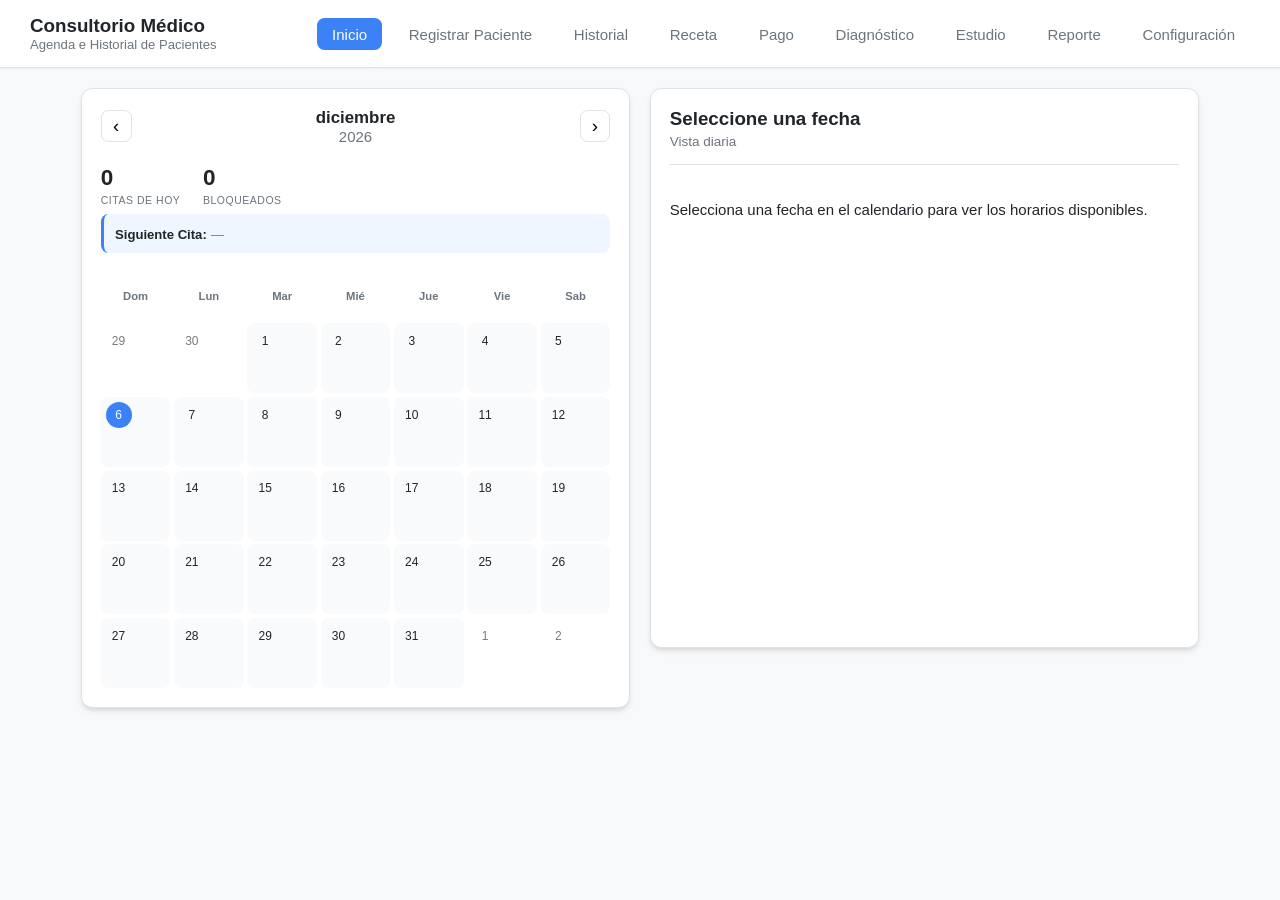
==== index.html @ adc18449 "Add files via upload" ====
<!doctype html>
<html lang="es">
<head>
  <meta charset="utf-8" />
  <meta name="viewport" content="width=device-width,initial-scale=1" />
  <title>Consultorio — Agenda</title>
  <link rel="stylesheet" href="styles.css" />
  <style>
    /* Ajustes específicos para igualar tamaño entre calendario y vista diaria.
       Puedes mover estas reglas a styles.css si prefieres mantener todo en un solo archivo CSS. */

    /* Contenedor principal: dos columnas iguales para calendario y dayview */
    .container {
      display: grid;
      grid-template-columns: 1fr 1fr;
      gap: 20px;
      max-width: 1150px;
      margin: 20px auto;
      padding: 0 16px;
      align-items: start;
    }

    /* Asegurar que ambas columnas tengan la misma altura visual */
    aside.card, section.card {
      display: flex;
      flex-direction: column;
      gap: 14px;
      min-height: 560px; /* altura base igual */
    }

    /* Forzar que el calendario y la vista diaria utilicen todo el alto disponible */
    .calendar-grid, .events-column {
      height: calc(100% - 120px); /* deja espacio para encabezados y controles */
      overflow: auto;
    }

    /* Mantener la cabecera y controles con altura fija para cálculo consistente */
    .month-controls, .dayview-header {
      flex: 0 0 auto;
    }

    /* Aseguramos que la tarjeta no crezca en exceso en pantallas grandes */
    @media (min-width: 1400px) {
      .container { max-width: 1200px; }
      aside.card, section.card { min-height: 620px; }
      .calendar-grid, .events-column { height: calc(100% - 140px); }
    }

    /* Colapsar a una columna en pantallas pequeñas (manteniendo la proporcionalidad) */
    @media (max-width: 980px) {
      .container {
        grid-template-columns: 1fr;
        gap: 14px;
      }
      .calendar-grid, .events-column {
        height: auto;
        max-height: none;
      }
      aside.card, section.card { min-height: auto; }
    }

    /* Ajuste visual menor: centrar el contenido del contenedor de estadísticas */
    .mini-stats { display:flex; flex-direction:column; gap:8px; }
    .stat.full-width { display:block; }

    /* Asegurar que los elementos internos usen box-sizing consistente */
    .calendar-grid .cell { box-sizing: border-box; }
  </style>
</head>
<body>
  <div id="messageBox" class="message" aria-live="polite" style="display:none"></div>

  <header class="header">
    <div class="brand">
      <h1>Consultorio Médico</h1>
      <p class="subtitle">Agenda e Historial de Pacientes</p>
    </div>
    <nav class="nav">
      <a href="index.html" class="nav-link active">Inicio</a>
      <a href="paciente.html" class="nav-link">Registrar Paciente</a>
      <a href="historial.html" class="nav-link">Historial</a>
      <a href="receta.html" class="nav-link">Receta</a>
      <a href="pago.html" class="nav-link">Pago</a>
      <a href="diagnostico.html" class="nav-link">Diagnóstico</a>
      <a href="estudio.html" class="nav-link">Estudio</a>
      <a href="reporte.html" class="nav-link">Reporte</a>
      <a href="config.html" class="nav-link">Configuración</a>
    </nav>
  </header>

  <main class="container">
    <aside class="card">
      <div class="sidebar-top">
        <div class="month-controls">
          <button id="prevMonth" class="icon-btn" aria-label="Mes anterior">‹</button>
          <div class="month-info-vertical">
            <div id="monthLabel" class="month-label">Mes</div>
            <div id="yearLabel" class="year-label">Año</div>
          </div>
          <button id="nextMonth" class="icon-btn" aria-label="Mes siguiente">›</button>
        </div>

        <div class="mini-stats">
          <div class="stat-group">
            <div class="stat"><strong id="todayCount">0</strong><span>Citas de Hoy</span></div>
            <div class="stat"><strong id="blockedCount">0</strong><span>Bloqueados</span></div>
          </div>
          <div class="stat full-width">
            <strong>Siguiente Cita:</strong>
            <span id="nextAppt">—</span>
          </div>
        </div>
      </div>

      <div class="weekday-row" role="row">
        <div>Dom</div><div>Lun</div><div>Mar</div><div>Mié</div><div>Jue</div><div>Vie</div><div>Sab</div>
      </div>

      <div id="calendar" class="calendar-grid compact" role="grid" aria-label="Calendario"></div>
    </aside>

    <section class="card">
      <div class="dayview-header">
        <div>
          <h2 id="selectedDateLabel">Seleccione una fecha</h2>
          <div id="daySubtitle" class="subtitle">Vista diaria</div>
        </div>
      </div>

      <div id="dayView" class="dayview" aria-live="polite">
        <div id="eventsColumn" class="events-column">
          <div class="empty">Selecciona una fecha en el calendario para ver los horarios disponibles.</div>
        </div>
      </div>
    </section>
  </main>

  <div id="quickModal" class="modal hidden" role="dialog" aria-modal="true" aria-labelledby="quickModalTitle">
    <div class="modal-window">
      <button id="closeQuickModal" class="close-btn" aria-label="Cerrar">×</button>
      <h3 id="quickModalTitle">Agendar Cita</h3>
      <p>Ingresa el nombre completo del paciente. Si el paciente ya existe, se usará su registro. Si no, se creará uno nuevo.</p>
      <label class="modal-label">Nombre del paciente</label>
      <input id="quickModalInput" type="text" placeholder="Ej. Juan Pérez" />
      <div class="modal-actions">
        <button id="quickModalCancel" class="btn">Cancelar</button>
        <button id="quickModalOk" class="btn primary">Agendar</button>
      </div>
    </div>
  </div>

  <div id="confirmModal" class="modal hidden" role="dialog" aria-modal="true">
    <div class="modal-window">
      <h3 id="confirmModalTitle">Confirmar Acción</h3>
      <p id="confirmModalText"></p>
      <div class="modal-actions">
        <button id="confirmModalCancel" class="btn">Cancelar</button>
        <button id="confirmModalOk" class="btn danger">Confirmar</button>
      </div>
    </div>
  </div>

<div id="promptModal" class="modal hidden" role="dialog" aria-modal="true">
    <div class="modal-window">
      <h3 id="promptModalTitle">Ingrese un Valor</h3>
      <p id="promptModalText"></p>
      <input id="promptModalInput" type="text" />
      <div class="modal-actions">
        <button id="promptModalCancel" class="btn">Cancelar</button>
        <button id="promptModalOk" class="btn primary">Aceptar</button>
      </div>
    </div>
  </div>
  <script src="app.js"></script>
</body>
</html>
---- styles.css ----
:root {
  --font-sans: 'Inter', -apple-system, BlinkMacSystemFont, "Segoe UI", Roboto, "Helvetica Neue", Arial, sans-serif;
  --bg: #F8F9FA;
  --card: #FFFFFF;
  --border-color: #DEE2E6;
  --text-primary: #212529;
  --text-muted: #6C757D;
  --primary: #3B82F6;
  --primary-dark: #2563EB;
  --primary-light: #BFDBFE;
  --danger: #EF4444;
  --danger-dark: #DC2626;
  --success: #10B981;
  --success-dark: #059669;
  --shadow-sm: 0 1px 2px 0 rgb(0 0 0 / 0.05);
  --shadow-md: 0 4px 6px -1px rgb(0 0 0 / 0.1), 0 2px 4px -2px rgb(0 0 0 / 0.1);
}

* { box-sizing: border-box; }

html, body {
  height: 100%;
  margin: 0;
  background-color: var(--bg);
  color: var(--text-primary);
  font-family: var(--font-sans);
  font-size: 15px;
  -webkit-font-smoothing: antialiased;
  -moz-osx-font-smoothing: grayscale;
}

h1, h2, h3, h4, h5, h6 {
  color: var(--text-primary);
  font-weight: 600;
}

/* Header */
.header {
display: flex;
align-items: center;
justify-content: space-between;
padding: 1rem 2rem;
background-color: var(--card);
border-bottom: 1px solid var(--border-color);
box-shadow: var(--shadow-sm);
}
.brand h1 { margin: 0; font-size: 1.25rem; }
.subtitle { margin: 0; color: var(--text-muted); font-size: 0.875rem; }
.nav .nav-link {
margin-left: 0.5rem;
text-decoration: none;
color: var(--text-muted);
padding: 0.5rem 1rem;
border-radius: 0.5rem;
font-weight: 500;
transition: all 0.2s ease;
}
.nav .nav-link:hover { background-color: var(--bg); color: var(--primary); }
.nav .nav-link.active { background-color: var(--primary); color: white; }

/* Layout */
.container {
display: grid;
grid-template-columns: 340px 1fr;
align-items: flex-start;
gap: 1.5rem;
padding: 1.5rem;
max-width: 1100px;
margin: 1.5rem auto;
}
.form-container { max-width: 900px; margin: 1.5rem auto; padding: 1.5rem; }

@media (max-width: 992px) {
  .container { 
  grid-template-columns: 1fr;
  } 
}

/* Card */
.card {
background-color: var(--card);
padding: 1.25rem;
border-radius: 0.75rem;
box-shadow: var(--shadow-md);
border: 1px solid var(--border-color);
}

/* Calendar Styles */
.month-controls { display: flex; justify-content: space-between; align-items: center; margin-bottom: 1.5rem; }
.month-info-vertical { text-align: center; }
.month-label { font-size: 1.125rem; font-weight: 600; }
.year-label { font-size: 1rem; color: var(--text-muted); }

.icon-btn {
background-color: var(--card);
border: 1px solid var(--border-color);
font-size: 1.25rem;
cursor: pointer;
padding: 0.375rem 0.75rem;
border-radius: 0.5rem;
line-height: 1;
transition: background-color 0.2s;
}
.icon-btn:hover { background-color: var(--bg); }

.mini-stats { display: flex; flex-direction: column; gap: 1rem; margin-bottom: 1.5rem; }
.stat-group { display: flex; gap: 1.5rem; }
.stat { display: flex; flex-direction: column; align-items: flex-start; text-align: left; }
.stat strong { font-size: 1.5rem; font-weight: 700; line-height: 1; }
.stat span { font-size: 0.7rem; color: var(--text-muted); text-transform: uppercase; letter-spacing: 0.05em; margin-top: 0.25rem; }
.stat.full-width { width: 100%; background-color: #EFF6FF; padding: 0.75rem; border-radius: 0.5rem; border-left: 3px solid var(--primary); }
.stat.full-width strong { font-size: 0.875rem; display: inline; }
.stat.full-width span { font-size: 0.875rem; font-weight: 500; color: var(--primary); text-transform: none; margin-top: 0; }

.weekday-row { display: grid; grid-template-columns: repeat(7, 1fr); gap: 0.25rem; text-align: center; color: var(--text-muted); font-weight: 600; padding-bottom: 0.5rem; font-size: 0.75rem; }
.calendar-grid { display: grid; grid-template-columns: repeat(7, 1fr); gap: 0.25rem; }
.cell { min-height: 70px; border-radius: 0.5rem; padding: 0.25rem; position: relative; background-color: #F9FAFB; border: 1px solid transparent; transition: all .2s ease; cursor: pointer; }
.cell.otherMonth { background-color: transparent; opacity: 0.6; cursor: default; }
.cell:not(.otherMonth):hover { background-color: #EFF6FF; border-color: var(--primary-light); }
.cell.selected { box-shadow: 0 0 0 2px var(--primary); z-index: 10; background-color: white; }
.cell.today .dateChip { background-color: var(--primary); color: white; }

.dateChip { width: 26px; height: 26px; border-radius: 50%; display: flex; align-items: center; justify-content: center; font-weight: 500; font-size: 0.8rem; margin-bottom: 0.25rem; }
.event-dots { position: absolute; bottom: 4px; left: 0; right: 0; display: flex; gap: 3px; justify-content: center; }
.dot { width: 5px; height: 5px; border-radius: 50%; background-color: var(--primary); opacity: 0.7; }

/* Day View Styles */
.dayview { min-height: 420px; overflow-y: auto; position: relative; }
.dayview-header { display: flex; justify-content: space-between; align-items: center; border-bottom: 1px solid var(--border-color); padding-bottom: 1rem; margin-bottom: 1rem; }
.dayview-header h2 { font-size: 1.25rem; margin: 0 0 0.25rem 0; }
.dayview-header .subtitle { font-size: 0.9rem; }
.events-column { padding-top: 0.5rem; position: relative; }
.event-item { display: flex; gap: 0.75rem; padding: 0.6rem; border-radius: 0.5rem; background-color: var(--bg); margin-bottom: 0.5rem; align-items: center; border-left: 4px solid var(--border-color); transition: box-shadow 0.2s; }
.event-item:hover { box-shadow: var(--shadow-sm); }
.event-time { width: 55px; font-weight: 500; color: var(--text-muted); font-size: 0.875rem; flex-shrink: 0; text-align: right; }
.event-body { flex-grow: 1; }
.event-patient { font-weight: 600; font-size: 0.95rem; color: #111827; cursor: pointer; }
.event-note { color: var(--text-muted); font-size: 0.8rem; }
.event-item.completed { opacity: 0.7; }
.event-item.completed .event-patient { text-decoration: line-through; }
.inline-actions-slot { display: flex; gap: 0.5rem; align-items: center; }
.action-chip { font-size: 0.75rem; padding: 0.25rem 0.625rem; border-radius: 9999px; border: none; cursor: pointer; font-weight: 500; transition: opacity 0.2s; }
.action-chip:hover { opacity: 0.8; }
.action-chip.primary { background-color: var(--primary-light); color: var(--primary-dark); }
.action-chip.success { background-color: #A7F3D0; color: #047857; }
.action-chip.danger { background-color: #FECACA; color: #B91C1C; }

#timeIndicator {
position: absolute; width: 100%; height: 2px; background-color: var(--danger); z-index: 10;
pointer-events: none; opacity: 0; transition: top 0.5s linear;
}
#timeIndicator::before {
content: ''; position: absolute; left: -1px; top: 50%;
transform: translateY(-50%); width: 10px; height: 10px;
background-color: var(--danger); border-radius: 50%;
}

/* Form Styles */
fieldset { border: 1px solid var(--border-color); padding: 1.5rem; border-radius: 0.5rem; margin-bottom: 1.5rem; }
legend { font-weight: 600; padding: 0 0.5rem; }
label { display: block; margin-bottom: 1rem; font-weight: 500; font-size: 0.875rem; }
input, textarea, select { width: 100%; padding: 0.75rem; border: 1px solid var(--border-color); border-radius: 0.5rem; background-color: #F9FAFB; margin-top: 0.25rem; transition: all 0.2s; }
input:focus, textarea:focus, select:focus { border-color: var(--primary); box-shadow: 0 0 0 2px var(--primary-light); outline: none; background-color: white; }
.form-actions { display: flex; justify-content: flex-end; gap: 1rem; margin-top: 1.5rem; }
.checkbox-group { display: flex; flex-wrap: wrap; gap: 0.5rem; }
.checkbox-item { border-radius: 0.5rem; border: 1px solid var(--border-color); padding: 0.5rem 1rem; cursor: pointer; display: inline-flex; align-items: center; gap: 0.5rem; transition: all 0.2s; }
.checkbox-item input { display: none; }
.checkbox-item:hover { border-color: var(--primary-light); }
.checkbox-item.checked { background-color: var(--primary); color: white; border-color: var(--primary); }

/* Grid Layouts */
.grid-2 { display: grid; grid-template-columns: 1fr 1fr; gap: 1rem; }
.grid-3 { display: grid; grid-template-columns: 1fr 1fr 1fr; gap: 1rem; }

/* Button Styles */
.btn { padding: 0.625rem 1.25rem; border-radius: 0.5rem; border: 1px solid transparent; cursor: pointer; font-weight: 600; transition: all 0.2s; text-decoration: none; display: inline-block; text-align: center; }
.btn.primary { background-color: var(--primary); color: white; border-color: var(--primary); }
.btn.primary:hover { background-color: var(--primary-dark); border-color: var(--primary-dark); color: white; }
.btn.danger { background-color: var(--danger); color: white; border-color: var(--danger); }
.btn.danger:hover { background-color: var(--danger-dark); border-color: var(--danger-dark); color: white; }
.btn.success { background-color: var(--success); color: white; border-color: var(--success); }
.btn.success:hover { background-color: var(--success-dark); border-color: var(--success-dark); color: white; }
.btn:not(.primary):not(.danger):not(.success) { background-color: var(--card); color: var(--text-primary); border-color: var(--border-color); }
.btn:not(.primary):not(.danger):not(.success):hover { background-color: var(--bg); border-color: #ADB5BD; }

/* Message & Modal Styles */
.message { position: fixed; top: 1.5rem; left: 50%; transform: translateX(-50%); padding: 0.75rem 1.25rem; border-radius: 0.5rem; font-weight: 500; z-index: 9999; box-shadow: var(--shadow-md); border: 1px solid transparent; }
.message.info { background-color: #E0F2FE; color: #0C4A6E; border-color: #BAE6FD; }
.message.success { background-color: #D1FAE5; color: #065F46; border-color: #A7F3D0; }
.message.error { background-color: #FEE2E2; color: #991B1B; border-color: #FECACA; }
.message.warning { background-color: #FEF3C7; color: #92400E; border-color: #FDE68A; }

.modal { position: fixed; top: 0; left: 0; right: 0; bottom: 0; background: rgba(17, 24, 39, 0.6); display: flex; align-items: center; justify-content: center; z-index: 1000; backdrop-filter: blur(4px); }
.modal.hidden { display: none; }
.modal-window { background: white; padding: 2rem; border-radius: 0.75rem; width: 90%; max-width: 480px; box-shadow: var(--shadow-md); position: relative; }
.modal-window h3 { margin-top: 0; font-size: 1.25rem; }
.modal-actions { display: flex; justify-content: flex-end; gap: 1rem; margin-top: 2rem; }
.close-btn { position: absolute; top: 1rem; right: 1rem; background: transparent; border: 0; font-size: 1.5rem; cursor: pointer; color: var(--text-muted); }

/* Page-Specific Styles */
.patient-list-header { display: flex; justify-content: space-between; align-items: center; margin-bottom: 1rem; }
.patient-list-header h3 { margin: 0; }
.patient-list-header input { width: 300px; margin-top: 0; }
.patient-list-item { display: block; text-decoration: none; color: var(--text-primary); padding: 0.75rem 1rem; border-bottom: 1px solid var(--border-color); transition: background-color 0.2s; }
.patient-list-item:hover { background-color: var(--bg); }
.patient-list-item:last-child { border-bottom: 0; }
.patient-info .patient-list-name { font-weight: 600; }
.patient-info .patient-list-curp { font-size: 0.85rem; color: var(--text-muted); } /* Se mantiene el nombre de la clase */

.surgery-group, .medication-group, .dynamic-section { border: 1px dashed var(--border-color); padding: 1.5rem; margin-bottom: 1rem; border-radius: 0.5rem; position: relative; }
.patient-detail-header { display: flex; justify-content: space-between; align-items: center; margin-bottom: 1.5rem; padding-bottom: 1.5rem; border-bottom: 1px solid var(--border-color); }
.patient-detail-actions { display: flex; gap: 1rem; }
.patient-info-grid { display: grid; grid-template-columns: 1fr 1fr; gap: 1rem 1.5rem; }
.patient-info-grid > div { padding-bottom: 1rem; border-bottom: 1px solid var(--bg); display: flex; align-items: baseline; }
.patient-info-grid > div strong { color: var(--text-muted); font-weight: 500; width: 120px; flex-shrink: 0;}
.history-entry { background-color: var(--bg); border: 1px solid var(--border-color); border-radius: 0.5rem; padding: 1rem; margin-bottom: 0.75rem; }
.history-section-title { font-size: 1.1rem; color: var(--primary); margin-top: 2rem; border-bottom: 1px solid var(--border-color); padding-bottom: 0.5rem; }

.currency-input {
    position: relative;
}
.currency-input::before {
    content: '$';
    position: absolute;
    left: 12px;
    top: 50%;
    transform: translateY(25%);
    color: var(--text-muted);
    font-weight: 600;
    pointer-events: none; 
}
.currency-input input[type="number"] {
    padding-left: 28px;
}

/* Print Styles */
.logo-img {
    max-width: 80px;
    max-height: 80px;
}

@media print {
  body { margin: 20px; font-family: 'Times New Roman', serif; color: #000; }
  .header, .nav, .modal, .danger-zone, .btn, #addMedicationBtn, .delete-med-btn, .action-chip, .patient-list-header, #patientSearchInput, #addSurgeryBtn { display: none !important; }
  .card { box-shadow: none; border: none; padding: 0; }
  .container, .form-container, main { display: block; padding: 0; margin: 0; max-width: 100%; }
}
.logo-img {
    max-width: 10px;  /* ANTES: 100px */
    max-height: 10px; /* ANTES: 100px */
    object-fit: contain;
}

.print-header .contact-info p {
    margin: 3px 0;
    font-size: 13px; 
}
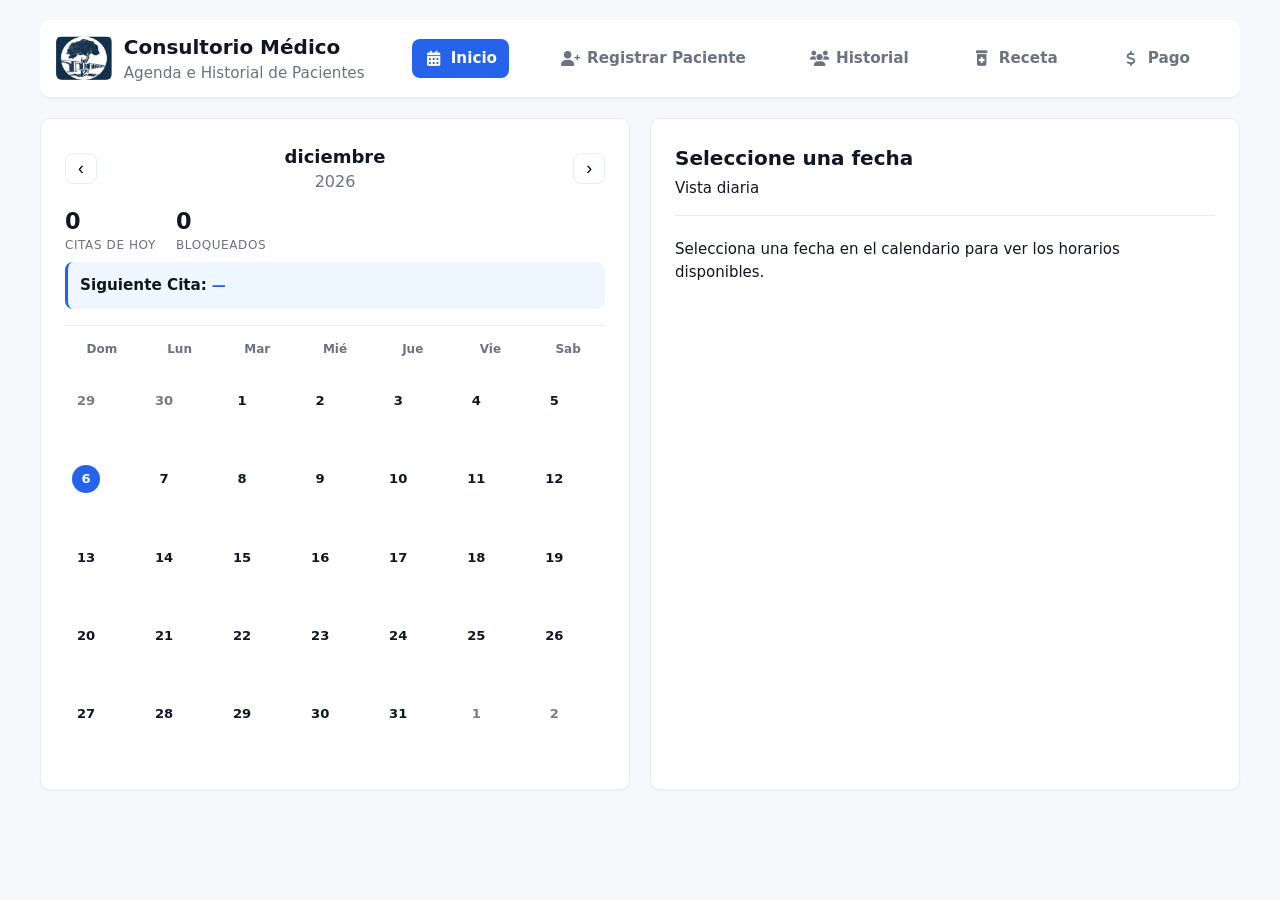
==== commit df408468: "Add files via upload" ====
--- a/index.html
+++ b/index.html
@@ -5,6 +5,7 @@
   <meta name="viewport" content="width=device-width,initial-scale=1" />
   <title>Consultorio — Agenda</title>
   <link rel="stylesheet" href="styles.css" />
+  <link rel="stylesheet" href="https://cdnjs.cloudflare.com/ajax/libs/font-awesome/6.0.0-beta3/css/all.min.css">
   <style>
     /* Ajustes específicos para igualar tamaño entre calendario y vista diaria.
        Puedes mover estas reglas a styles.css si prefieres mantener todo en un solo archivo CSS. */
@@ -72,20 +73,23 @@
 
   <header class="header">
     <div class="brand">
+      <img src="Logo.jfif" alt="Logo Consultorio Médico" class="logo-img" />
+      <div>
       <h1>Consultorio Médico</h1>
       <p class="subtitle">Agenda e Historial de Pacientes</p>
     </div>
-    <nav class="nav">
-      <a href="index.html" class="nav-link active">Inicio</a>
-      <a href="paciente.html" class="nav-link">Registrar Paciente</a>
-      <a href="historial.html" class="nav-link">Historial</a>
-      <a href="receta.html" class="nav-link">Receta</a>
-      <a href="pago.html" class="nav-link">Pago</a>
-      <a href="diagnostico.html" class="nav-link">Diagnóstico</a>
-      <a href="estudio.html" class="nav-link">Estudio</a>
-      <a href="reporte.html" class="nav-link">Reporte</a>
-      <a href="config.html" class="nav-link">Configuración</a>
-    </nav>
+    </div>
+<nav class="nav">
+      <a href="index.html" class="nav-link active"><i class="fas fa-calendar-alt"></i><span>Inicio</span></a>
+      <a href="paciente.html" class="nav-link"><i class="fas fa-user-plus"></i><span>Registrar Paciente</span></a>
+      <a href="historial.html" class="nav-link"><i class="fas fa-users"></i><span>Historial</span></a>
+      <a href="receta.html" class="nav-link"><i class="fas fa-prescription-bottle-alt"></i><span>Receta</span></a>
+      <a href="pago.html" class="nav-link"><i class="fas fa-dollar-sign"></i><span>Pago</span></a>
+      <a href="diagnostico.html" class="nav-link"><i class="fas fa-file-medical"></i><span>Diagnóstico</span></a>
+      <a href="estudio.html" class="nav-link"><i class="fas fa-x-ray"></i><span>Estudio</span></a>
+      <a href="reporte.html" class="nav-link"><i class="fas fa-chart-bar"></i><span>Reporte</span></a>
+      <a href="config.html" class="nav-link"><i class="fas fa-cog"></i><span>Configuración</span></a>
+    </nav>
   </header>
 
   <main class="container">
--- a/styles.css
+++ b/styles.css
@@ -1,257 +1,1102 @@
+/* ---------- 1. VARIABLES GLOBALES Y ESTILOS BASE ---------- */
 :root {
-  --font-sans: 'Inter', -apple-system, BlinkMacSystemFont, "Segoe UI", Roboto, "Helvetica Neue", Arial, sans-serif;
-  --bg: #F8F9FA;
-  --card: #FFFFFF;
-  --border-color: #DEE2E6;
-  --text-primary: #212529;
-  --text-muted: #6C757D;
-  --primary: #3B82F6;
-  --primary-dark: #2563EB;
-  --primary-light: #BFDBFE;
-  --danger: #EF4444;
-  --danger-dark: #DC2626;
-  --success: #10B981;
+  --font-sans: Inter, system-ui, -apple-system, "Segoe UI", Roboto, "Helvetica Neue", Arial;
+  --bg: #f6f8fb;
+  --card-bg: #ffffff;
+  --border: #e6edf3;
+  --text: #0f1724;
+  --muted: #6b7280;
+  --primary: #2563eb;
+  --primary-dark: #1d4ed8;
+  --primary-light: #bfdbfe;
+  --danger: #ef4444;
+  --danger-dark: #dc2626;
+  --success: #10b981;
   --success-dark: #059669;
-  --shadow-sm: 0 1px 2px 0 rgb(0 0 0 / 0.05);
-  --shadow-md: 0 4px 6px -1px rgb(0 0 0 / 0.1), 0 2px 4px -2px rgb(0 0 0 / 0.1);
-}
-
-* { box-sizing: border-box; }
-
-html, body {
+  --shadow-sm: 0 1px 2px 0 rgba(15, 23, 42, 0.05);
+  --shadow-md: 0 6px 20px rgba(15, 23, 42, 0.08);
+  --radius: 10px;
+  --max-width: 1200px;
+  --gap: 20px;
+  --content-padding: 20px;
+  --card-padding: 24px;
+  --control-height: 44px;
+  --focus-ring: 3px solid rgba(37, 99, 235, 0.12);
+}
+
+/* Reset y base */
+* {
+  box-sizing: border-box;
+  margin: 0;
+  padding: 0;
+}
+
+html,
+body {
   height: 100%;
-  margin: 0;
-  background-color: var(--bg);
-  color: var(--text-primary);
+}
+
+body {
   font-family: var(--font-sans);
-  font-size: 15px;
+  background: var(--bg);
+  color: var(--text);
   -webkit-font-smoothing: antialiased;
   -moz-osx-font-smoothing: grayscale;
-}
-
-h1, h2, h3, h4, h5, h6 {
-  color: var(--text-primary);
+  line-height: 1.5;
+  font-size: 15px;
+  padding: var(--content-padding);
+}
+
+/* Encabezados */
+h1,
+h2,
+h3,
+h4,
+h5,
+h6 {
+  color: var(--text);
   font-weight: 600;
-}
-
-/* Header */
-.header {
-display: flex;
-align-items: center;
-justify-content: space-between;
-padding: 1rem 2rem;
-background-color: var(--card);
-border-bottom: 1px solid var(--border-color);
-box-shadow: var(--shadow-sm);
-}
-.brand h1 { margin: 0; font-size: 1.25rem; }
-.subtitle { margin: 0; color: var(--text-muted); font-size: 0.875rem; }
-.nav .nav-link {
-margin-left: 0.5rem;
-text-decoration: none;
-color: var(--text-muted);
-padding: 0.5rem 1rem;
-border-radius: 0.5rem;
-font-weight: 500;
-transition: all 0.2s ease;
-}
-.nav .nav-link:hover { background-color: var(--bg); color: var(--primary); }
-.nav .nav-link.active { background-color: var(--primary); color: white; }
-
-/* Layout */
-.container {
-display: grid;
-grid-template-columns: 340px 1fr;
-align-items: flex-start;
-gap: 1.5rem;
-padding: 1.5rem;
-max-width: 1100px;
-margin: 1.5rem auto;
-}
-.form-container { max-width: 900px; margin: 1.5rem auto; padding: 1.5rem; }
-
-@media (max-width: 992px) {
-  .container { 
+  margin-bottom: 0.5rem;
+}
+
+/* ---------- 2. ENCABEZADO Y NAVEGACIÓN ---------- */
+header.header {
+  max-width: var(--max-width);
+  margin: 0 auto 20px;
+  display: flex;
+  flex-wrap: nowrap;
+  align-items: center;
+  justify-content: space-between;
+  gap: 16px;
+  padding: 12px 16px;
+  background-color: var(--card-bg);
+  border-bottom: 1px solid var(--border);
+  border-radius: var(--radius);
+  box-shadow: var(--shadow-sm);
+  overflow-x: auto;
+  -webkit-overflow-scrolling: touch;
+}
+
+.brand {
+  display: flex;
+  align-items: center;
+  gap: 12px;
+  flex-shrink: 0;
+}
+
+.brand img,
+.logo-img {
+  height: 44px;
+  width: auto;
+  border-radius: 6px;
+  display: block;
+}
+
+.brand h1 {
+  font-size: 1.25rem;
+  margin: 0;
+  white-space: nowrap;
+}
+
+.brand .subtitle {
+  font-size: 0.95rem;
+  color: var(--muted);
+  margin: 0;
+  white-space: nowrap;
+}
+
+.nav {
+  display: flex;
+  gap: 8px;
+  flex-shrink: 0;
+  align-items: center;
+}
+
+.nav-link {
+  font-size: 0.95rem;
+  color: var(--muted);
+  text-decoration: none;
+  padding: 8px 12px;
+  border-radius: 8px;
+  white-space: nowrap;
+  transition: background-color 0.18s ease, color 0.18s ease, transform 0.12s ease;
+  display: inline-block;
+  font-weight: 600;
+}
+
+.nav-link:focus {
+  outline: none;
+  box-shadow: var(--focus-ring);
+}
+
+.nav-link:hover {
+  background: rgba(37, 99, 235, 0.06);
+  color: var(--text);
+  transform: translateY(-1px);
+}
+
+.nav-link.active {
+  background: var(--primary);
+  color: #fff;
+  font-weight: 600;
+}
+
+/* Responsive header */
+@media (max-width: 980px) {
+  body {
+    padding: 10px;
+  }
+
+  header.header {
+    justify-content: flex-start;
+    padding-bottom: 10px;
+  }
+
+  .brand {
+    margin-right: 20px;
+  }
+}
+
+/* ---------- 3. DISEÑO DE PÁGINAS (LAYOUTS) ---------- */
+main.container {
+  display: grid;
+  grid-template-columns: 1fr 1fr;
+  gap: var(--gap);
+  max-width: var(--max-width);
+  margin: 0 auto;
+  padding: 0;
+  align-items: start;
+}
+
+/* Layout de formulario centrado */
+main.form-container {
+  max-width: 900px;
+  margin: 0 auto;
+  padding: 0;
+}
+
+/* Responsividad para Layouts */
+@media (max-width: 980px) {
+  main.container {
+    grid-template-columns: 1fr;
+    gap: 16px;
+  }
+}
+
+/* ---------- 4. COMPONENTES GENERALES ---------- */
+/* Tarjeta (Card) */
+.card {
+  background: var(--card-bg);
+  border: 1px solid var(--border);
+  border-radius: var(--radius);
+  padding: var(--card-padding);
+  display: flex;
+  flex-direction: column;
+  gap: 18px;
+  height: 100%;
+  box-shadow: var(--shadow-sm);
+}
+
+/* Altura mínima para layouts 50/50 en escritorio */
+@media (min-width: 981px) {
+  main.container>.card {
+    min-height: 560px;
+  }
+}
+
+/* Botones */
+.btn {
+  display: inline-block;
+  padding: 10px 14px;
+  height: var(--control-height);
+  line-height: calc(var(--control-height) - 2px);
+  font-size: 1rem;
+  font-weight: 600;
+  border-radius: 8px;
+  border: 1px solid transparent;
+  cursor: pointer;
+  text-decoration: none;
+  text-align: center;
+  transition: transform .12s ease, box-shadow .12s ease, background-color .12s ease;
+  background-color: var(--card-bg);
+  color: var(--text);
+  border-color: var(--border);
+  display: inline-flex;
+  align-items: center;
+  justify-content: center;
+}
+
+.btn:focus {
+  outline: none;
+  box-shadow: var(--focus-ring);
+  transform: translateY(-1px);
+}
+
+.btn.primary {
+  background: var(--primary);
+  color: #fff;
+  border-color: transparent;
+}
+
+.btn.primary:hover {
+  background: var(--primary-dark);
+}
+
+.btn.danger {
+  background: var(--danger);
+  color: #fff;
+  border-color: transparent;
+}
+
+.btn.danger:hover {
+  background: var(--danger-dark);
+}
+
+.btn.success {
+  background: var(--success);
+  color: #fff;
+  border-color: transparent;
+}
+
+.btn.success:hover {
+  background: var(--success-dark);
+}
+
+.btn:not(.primary):not(.danger):not(.success) {
+  background-color: var(--card-bg);
+  color: var(--text);
+  border-color: var(--border);
+}
+
+.btn:not(.primary):not(.danger):not(.success):hover {
+  background-color: #f3f6fb;
+}
+
+/* Formularios */
+fieldset {
+  border: 1px solid var(--border);
+  padding: 14px;
+  border-radius: 8px;
+  background: #fbfbfd;
+  margin-bottom: 1rem;
+}
+
+legend {
+  font-weight: 600;
+  font-size: 1.05rem;
+  color: var(--text);
+  padding: 0 8px;
+}
+
+label {
+  display: block;
+  margin-bottom: 0.5rem;
+  font-weight: 600;
+  font-size: 0.95rem;
+  color: var(--text);
+}
+
+input,
+textarea,
+select {
+  width: 100%;
+  padding: 0.75rem;
+  border: 1px solid var(--border);
+  border-radius: 8px;
+  background-color: #ffffff;
+  margin-top: 0.25rem;
+  transition: box-shadow 0.12s, border-color 0.12s, background-color 0.12s;
+  font-size: 1rem;
+  font-family: var(--font-sans);
+  color: var(--text);
+  min-height: 44px;
+}
+
+textarea {
+  min-height: 120px;
+  resize: vertical;
+  padding-top: .6rem;
+  padding-bottom: .6rem;
+}
+
+input:focus,
+textarea:focus,
+select:focus {
+  border-color: var(--primary);
+  box-shadow: 0 0 0 3px rgba(37, 99, 235, 0.08);
+  outline: none;
+  background-color: #fff;
+}
+
+.form-actions {
+  display: flex;
+  justify-content: flex-end;
+  gap: 1rem;
+  margin-top: 1.5rem;
+}
+
+/* Utilidades pequeñas */
+.u-hidden {
+  display: none;
+}
+
+.u-text-muted {
+  color: var(--muted);
+}
+
+.u-flex {
+  display: flex;
+}
+
+.u-center {
+  justify-content: center;
+  align-items: center;
+}
+
+/* ---------- Layouts de Formulario ---------- */
+.grid-2 {
+  display: grid;
+  grid-template-columns: 1fr 1fr;
+  gap: 1rem;
+}
+
+.grid-3 {
+  display: grid;
+  grid-template-columns: 1fr 1fr 1fr;
+  gap: 1rem;
+}
+
+/* Currency input */
+.currency-input {
+  position: relative;
+}
+
+.currency-input::before {
+  content: '$';
+  position: absolute;
+  left: 12px;
+  top: 50%;
+  transform: translateY(-50%);
+  color: var(--muted);
+  font-weight: 600;
+  pointer-events: none;
+}
+
+.currency-input input[type="number"] {
+  padding-left: 34px;
+}
+
+/* Grupo de Checkbox */
+.checkbox-group {
+  display: flex;
+  flex-wrap: wrap;
+  gap: 0.5rem;
+}
+
+.checkbox-item {
+  border-radius: 6px;
+  border: 1px solid var(--border);
+  padding: 0.5rem 1rem;
+  cursor: pointer;
+  display: inline-flex;
+  align-items: center;
+  gap: 0.5rem;
+  transition: transform 0.12s ease, box-shadow 0.12s ease;
+  font-size: 0.9rem;
+  background: var(--card-bg);
+  margin-bottom: 0;
+  user-select: none;
+}
+
+.checkbox-item:hover {
+  transform: translateY(-2px);
+  box-shadow: var(--shadow-sm);
+  border-color: var(--primary-light);
+}
+
+.checkbox-item input {
+  display: none;
+}
+
+.checkbox-item.checked {
+  background-color: var(--primary);
+  color: #fff;
+  border-color: var(--primary);
+}
+
+.checkbox-item span {
+  font-weight: 500;
+}
+
+/* Grupos de formularios (Receta, Estudio, etc.) */
+.surgery-group,
+.medication-group,
+.dynamic-section {
+  border: 1px dashed var(--border);
+  padding: 1.5rem;
+  margin-bottom: 1rem;
+  border-radius: var(--radius);
+  position: relative;
+  background: #fdfdfd;
+}
+
+/* Modales */
+.message {
+  position: fixed;
+  top: 1.5rem;
+  left: 50%;
+  transform: translateX(-50%);
+  padding: 0.75rem 1.25rem;
+  border-radius: 0.5rem;
+  font-weight: 600;
+  z-index: 9999;
+  box-shadow: var(--shadow-md);
+  border: 1px solid transparent;
+  min-width: 240px;
+  text-align: center;
+}
+
+.message.info {
+  background-color: #e6f6ff;
+  color: #084b73;
+  border-color: #cfeefd;
+}
+
+.message.success {
+  background-color: #e8faf0;
+  color: #064e3b;
+  border-color: #c9f7dc;
+}
+
+.message.error {
+  background-color: #fff0f0;
+  color: #7f1d1d;
+  border-color: #ffd6d6;
+}
+
+.message.warning {
+  background-color: #fff9e6;
+  color: #6b3b00;
+  border-color: #fff0b3;
+}
+
+.modal {
+  position: fixed;
+  inset: 0;
+  background: rgba(17, 24, 39, 0.6);
+  display: flex;
+  align-items: center;
+  justify-content: center;
+  z-index: 1000;
+  backdrop-filter: blur(4px);
+}
+
+.modal.hidden {
+  display: none;
+}
+
+.modal-window {
+  background: var(--card-bg);
+  padding: 2rem;
+  border-radius: var(--radius);
+  width: 92%;
+  max-width: 520px;
+  box-shadow: var(--shadow-md);
+  position: relative;
+}
+
+.modal-window h3 {
+  margin-top: 0;
+  font-size: 1.25rem;
+}
+
+.modal-window p {
+  margin-bottom: 1.25rem;
+  color: var(--muted);
+}
+
+.modal-label {
+  font-size: 0.9rem;
+  margin-bottom: 0.25rem;
+  display: block;
+  color: var(--text);
+}
+
+.modal-actions {
+  display: flex;
+  justify-content: flex-end;
+  gap: 1rem;
+  margin-top: 1.5rem;
+}
+
+.close-btn {
+  position: absolute;
+  top: 0.75rem;
+  right: 0.75rem;
+  background: transparent;
+  border: 0;
+  font-size: 1.25rem;
+  cursor: pointer;
+  color: var(--muted);
+  padding: 6px;
+}
+
+/* ---------- 5. COMPONENTES ESPECÍFICOS DE PÁGINA ---------- */
+/* Calendario (index.html) */
+.sidebar-top {
+  padding-bottom: 1rem;
+  border-bottom: 1px solid var(--border);
+}
+
+.month-controls {
+  display: flex;
+  justify-content: space-between;
+  align-items: center;
+  gap: 8px;
+}
+
+.month-info-vertical {
+  text-align: center;
+}
+
+.month-label {
+  font-size: 1.125rem;
+  font-weight: 700;
+  color: var(--text);
+}
+
+.year-label {
+  font-size: 1rem;
+  color: var(--muted);
+}
+
+.icon-btn {
+  background-color: var(--card-bg);
+  border: 1px solid var(--border);
+  font-size: 1.1rem;
+  cursor: pointer;
+  padding: 0.375rem 0.75rem;
+  border-radius: 0.5rem;
+  line-height: 1;
+  display: inline-flex;
+  align-items: center;
+  justify-content: center;
+}
+
+.icon-btn:hover {
+  background-color: #f3f6fb;
+  transform: translateY(-1px);
+}
+
+.mini-stats {
+  display: flex;
+  flex-direction: column;
+  gap: 8px;
+  margin-top: 1rem;
+}
+
+.stat-group {
+  display: flex;
+  gap: 1.25rem;
+  align-items: center;
+}
+
+.stat {
+  display: flex;
+  flex-direction: column;
+  align-items: flex-start;
+  text-align: left;
+}
+
+.stat strong {
+  font-size: 1.4rem;
+  font-weight: 700;
+  line-height: 1;
+  color: var(--text);
+}
+
+.stat span {
+  font-size: 0.75rem;
+  color: var(--muted);
+  text-transform: uppercase;
+  letter-spacing: 0.05em;
+  margin-top: 0.25rem;
+}
+
+.stat.full-width {
+  width: 100%;
+  background-color: #eef6ff;
+  padding: 0.75rem;
+  border-radius: 0.5rem;
+  border-left: 3px solid var(--primary);
+  display: block;
+}
+
+.stat.full-width strong {
+  font-size: 0.95rem;
+}
+
+.stat.full-width span {
+  font-size: 0.875rem;
+  font-weight: 600;
+  color: var(--primary);
+  text-transform: none;
+  margin-top: 0;
+}
+
+.weekday-row {
+  display: grid;
+  grid-template-columns: repeat(7, 1fr);
+  gap: 0.25rem;
+  text-align: center;
+  color: var(--muted);
+  font-weight: 700;
+  padding-bottom: 0.5rem;
+  font-size: 0.75rem;
+}
+
+.calendar-grid {
+  display: grid;
+  grid-template-columns: repeat(7, 1fr);
+  gap: 0.4rem;
+  flex-grow: 1;
+}
+
+.cell {
+  min-height: 72px;
+  border-radius: 0.6rem;
+  padding: 6px;
+  position: relative;
+  background-color: #fff;
+  border: 1px solid transparent;
+  transition: box-shadow .12s, transform .12s, background-color .12s;
+  cursor: pointer;
+  box-sizing: border-box;
+}
+
+.cell.otherMonth {
+  background-color: transparent;
+  opacity: 0.56;
+  cursor: default;
+}
+
+.cell:not(.otherMonth):hover {
+  background-color: #eef6ff;
+  border-color: var(--primary-light);
+  transform: translateY(-2px);
+  box-shadow: var(--shadow-sm);
+}
+
+.cell.selected {
+  box-shadow: 0 0 0 3px rgba(37, 99, 235, 0.12);
+  z-index: 10;
+  background-color: #fff;
+}
+
+.cell.today .dateChip {
+  background-color: var(--primary);
+  color: white;
+}
+
+.dateChip {
+  width: 28px;
+  height: 28px;
+  border-radius: 50%;
+  display: flex;
+  align-items: center;
+  justify-content: center;
+  font-weight: 600;
+  font-size: 0.82rem;
+  margin-bottom: 0.25rem;
+}
+
+.event-dots {
+  position: absolute;
+  bottom: 6px;
+  left: 0;
+  right: 0;
+  display: flex;
+  gap: 4px;
+  justify-content: center;
+}
+
+.dot {
+  width: 6px;
+  height: 6px;
+  border-radius: 50%;
+  background-color: var(--primary);
+  opacity: 0.85;
+}
+
+/* Vista Diaria (index.html) */
+.dayview {
+  min-height: 420px;
+  overflow-y: auto;
+  position: relative;
+  display: flex;
+  flex-direction: column;
+  gap: 12px;
+  padding-right: 6px;
+}
+
+.dayview-header {
+  display: flex;
+  justify-content: space-between;
+  align-items: center;
+  border-bottom: 1px solid var(--border);
+  padding-bottom: 1rem;
+  flex: 0 0 auto;
+}
+
+.dayview-header h2 {
+  font-size: 1.25rem;
+  margin: 0 0 0.25rem 0;
+}
+
+.events-column {
+  padding-top: 0.5rem;
+  position: relative;
+  flex-grow: 1;
+}
+
+.event-item {
+  display: flex;
+  gap: 0.75rem;
+  padding: 0.6rem;
+  border-radius: 0.6rem;
+  background-color: #fafbff;
+  margin-bottom: 0.5rem;
+  align-items: center;
+  border-left: 4px solid var(--border);
+  transition: transform .12s, box-shadow .12s;
+}
+
+.event-item:hover {
+  transform: translateY(-2px);
+  box-shadow: var(--shadow-sm);
+}
+
+.event-time {
+  width: 60px;
+  font-weight: 600;
+  color: var(--muted);
+  font-size: 0.9rem;
+  flex-shrink: 0;
+  text-align: right;
+}
+
+.event-body {
+  flex-grow: 1;
+}
+
+.event-patient {
+  font-weight: 700;
+  font-size: 0.95rem;
+  color: #0b1220;
+  cursor: pointer;
+}
+
+.event-note {
+  color: var(--muted);
+  font-size: 0.85rem;
+}
+
+.event-item.completed {
+  opacity: 0.65;
+}
+
+.event-item.completed .event-patient {
+  text-decoration: line-through;
+  color: var(--muted);
+}
+
+.inline-actions-slot {
+  display: flex;
+  gap: 0.5rem;
+  align-items: center;
+}
+
+.action-chip {
+  font-size: 0.78rem;
+  padding: 0.28rem 0.625rem;
+  border-radius: 9999px;
+  border: none;
+  cursor: pointer;
+  font-weight: 700;
+  transition: opacity 0.12s;
+  text-decoration: none;
+  display: inline-block;
+}
+
+.action-chip:hover {
+  opacity: 0.85;
+}
+
+.action-chip.primary {
+  background-color: var(--primary-light);
+  color: var(--primary-dark);
+}
+
+.action-chip.success {
+  background-color: #d1fae5;
+  color: #047857;
+}
+
+.action-chip.danger {
+  background-color: #fdecea;
+  color: #b91c1c;
+}
+
+/* Historial (historial.html) */
+.patient-list-header {
+  display: flex;
+  justify-content: space-between;
+  align-items: center;
+  margin-bottom: 1rem;
+  gap: 12px;
+}
+
+.patient-list-header h3 {
+  margin: 0;
+  font-size: 1.05rem;
+}
+
+.patient-list-header input {
+  width: 320px;
+  margin-top: 0;
+  max-width: 100%;
+  padding: 8px 10px;
+  border-radius: 8px;
+  border: 1px solid var(--border);
+}
+
+.patient-list-item {
+  display: block;
+  text-decoration: none;
+  color: var(--text);
+  padding: 0.75rem 1rem;
+  border-bottom: 1px solid var(--border);
+  background: #fff;
+  transition: background .12s, transform .12s;
+}
+
+.patient-list-item:hover {
+  background-color: #fbfdff;
+  transform: translateY(-2px);
+}
+
+.patient-list-item:last-child {
+  border-bottom: 0;
+}
+
+.patient-info .patient-list-name {
+  font-weight: 700;
+}
+
+.patient-info .patient-list-curp {
+  font-size: 0.85rem;
+  color: var(--muted);
+}
+
+/* Small responsive tweaks */
+@media (max-width: 640px) {
+  .nav-link {
+    padding: 6px 8px;
+    font-size: 0.9rem;
+  }
+
+  .brand h1 {
+    font-size: 1rem;
+  }
+
+  .currency-input input[type="number"] {
+    padding-left: 30px;
+  }
+
+  .patient-list-header input {
+    width: 100%;
+  }
+}
+
+/* ---------- 6. ESTILOS PARA EL PERFIL DE PACIENTE (paciente_full.html) ---------- */
+
+/* Encabezado de la página de detalle */
+.patient-detail-header {
+  display: flex;
+  flex-wrap: wrap;
+  /* Permite que los botones pasen abajo en móviles */
+  justify-content: space-between;
+  align-items: center;
+  gap: 1rem;
+  padding-bottom: 1.25rem;
+  border-bottom: 1px solid var(--border);
+}
+
+.patient-detail-header h2 {
+  margin: 0;
+}
+
+.patient-detail-actions {
+  display: flex;
+  gap: 0.75rem;
+  flex-shrink: 0;
+}
+
+/* (NUEVO) Encabezados de sección como en la impresión */
+#patientInfo {
+  padding-top: 1rem;
+  gap: 0;
+  /* Anula el 'gap' de .card */
+}
+
+.info-section-header {
+  font-size: 1.25rem;
+  color: #059669;
+  /* Color verde para los encabezados */
+  font-weight: 600;
+  margin-top: 1.5rem;
+  margin-bottom: 1rem;
+  padding-bottom: 0.5rem;
+  border-bottom: 1px solid var(--border);
+}
+
+#patientInfo h3:first-of-type {
+  margin-top: 0;
+}
+
+/* (NUEVO) Cuadrícula para datos cortos (Edad, Sexo, etc.) */
+.info-grid-simple {
+  display: grid;
+  grid-template-columns: 1fr 1fr;
+  gap: 1rem 1.5rem;
+}
+
+/* (NUEVO) Contenedor para datos largos (Alergias, etc.) */
+.info-grid-full {
+  display: grid;
   grid-template-columns: 1fr;
-  } 
-}
-
-/* Card */
-.card {
-background-color: var(--card);
-padding: 1.25rem;
-border-radius: 0.75rem;
-box-shadow: var(--shadow-md);
-border: 1px solid var(--border-color);
-}
-
-/* Calendar Styles */
-.month-controls { display: flex; justify-content: space-between; align-items: center; margin-bottom: 1.5rem; }
-.month-info-vertical { text-align: center; }
-.month-label { font-size: 1.125rem; font-weight: 600; }
-.year-label { font-size: 1rem; color: var(--text-muted); }
-
-.icon-btn {
-background-color: var(--card);
-border: 1px solid var(--border-color);
-font-size: 1.25rem;
-cursor: pointer;
-padding: 0.375rem 0.75rem;
-border-radius: 0.5rem;
-line-height: 1;
-transition: background-color 0.2s;
-}
-.icon-btn:hover { background-color: var(--bg); }
-
-.mini-stats { display: flex; flex-direction: column; gap: 1rem; margin-bottom: 1.5rem; }
-.stat-group { display: flex; gap: 1.5rem; }
-.stat { display: flex; flex-direction: column; align-items: flex-start; text-align: left; }
-.stat strong { font-size: 1.5rem; font-weight: 700; line-height: 1; }
-.stat span { font-size: 0.7rem; color: var(--text-muted); text-transform: uppercase; letter-spacing: 0.05em; margin-top: 0.25rem; }
-.stat.full-width { width: 100%; background-color: #EFF6FF; padding: 0.75rem; border-radius: 0.5rem; border-left: 3px solid var(--primary); }
-.stat.full-width strong { font-size: 0.875rem; display: inline; }
-.stat.full-width span { font-size: 0.875rem; font-weight: 500; color: var(--primary); text-transform: none; margin-top: 0; }
-
-.weekday-row { display: grid; grid-template-columns: repeat(7, 1fr); gap: 0.25rem; text-align: center; color: var(--text-muted); font-weight: 600; padding-bottom: 0.5rem; font-size: 0.75rem; }
-.calendar-grid { display: grid; grid-template-columns: repeat(7, 1fr); gap: 0.25rem; }
-.cell { min-height: 70px; border-radius: 0.5rem; padding: 0.25rem; position: relative; background-color: #F9FAFB; border: 1px solid transparent; transition: all .2s ease; cursor: pointer; }
-.cell.otherMonth { background-color: transparent; opacity: 0.6; cursor: default; }
-.cell:not(.otherMonth):hover { background-color: #EFF6FF; border-color: var(--primary-light); }
-.cell.selected { box-shadow: 0 0 0 2px var(--primary); z-index: 10; background-color: white; }
-.cell.today .dateChip { background-color: var(--primary); color: white; }
-
-.dateChip { width: 26px; height: 26px; border-radius: 50%; display: flex; align-items: center; justify-content: center; font-weight: 500; font-size: 0.8rem; margin-bottom: 0.25rem; }
-.event-dots { position: absolute; bottom: 4px; left: 0; right: 0; display: flex; gap: 3px; justify-content: center; }
-.dot { width: 5px; height: 5px; border-radius: 50%; background-color: var(--primary); opacity: 0.7; }
-
-/* Day View Styles */
-.dayview { min-height: 420px; overflow-y: auto; position: relative; }
-.dayview-header { display: flex; justify-content: space-between; align-items: center; border-bottom: 1px solid var(--border-color); padding-bottom: 1rem; margin-bottom: 1rem; }
-.dayview-header h2 { font-size: 1.25rem; margin: 0 0 0.25rem 0; }
-.dayview-header .subtitle { font-size: 0.9rem; }
-.events-column { padding-top: 0.5rem; position: relative; }
-.event-item { display: flex; gap: 0.75rem; padding: 0.6rem; border-radius: 0.5rem; background-color: var(--bg); margin-bottom: 0.5rem; align-items: center; border-left: 4px solid var(--border-color); transition: box-shadow 0.2s; }
-.event-item:hover { box-shadow: var(--shadow-sm); }
-.event-time { width: 55px; font-weight: 500; color: var(--text-muted); font-size: 0.875rem; flex-shrink: 0; text-align: right; }
-.event-body { flex-grow: 1; }
-.event-patient { font-weight: 600; font-size: 0.95rem; color: #111827; cursor: pointer; }
-.event-note { color: var(--text-muted); font-size: 0.8rem; }
-.event-item.completed { opacity: 0.7; }
-.event-item.completed .event-patient { text-decoration: line-through; }
-.inline-actions-slot { display: flex; gap: 0.5rem; align-items: center; }
-.action-chip { font-size: 0.75rem; padding: 0.25rem 0.625rem; border-radius: 9999px; border: none; cursor: pointer; font-weight: 500; transition: opacity 0.2s; }
-.action-chip:hover { opacity: 0.8; }
-.action-chip.primary { background-color: var(--primary-light); color: var(--primary-dark); }
-.action-chip.success { background-color: #A7F3D0; color: #047857; }
-.action-chip.danger { background-color: #FECACA; color: #B91C1C; }
-
-#timeIndicator {
-position: absolute; width: 100%; height: 2px; background-color: var(--danger); z-index: 10;
-pointer-events: none; opacity: 0; transition: top 0.5s linear;
-}
-#timeIndicator::before {
-content: ''; position: absolute; left: -1px; top: 50%;
-transform: translateY(-50%); width: 10px; height: 10px;
-background-color: var(--danger); border-radius: 50%;
-}
-
-/* Form Styles */
-fieldset { border: 1px solid var(--border-color); padding: 1.5rem; border-radius: 0.5rem; margin-bottom: 1.5rem; }
-legend { font-weight: 600; padding: 0 0.5rem; }
-label { display: block; margin-bottom: 1rem; font-weight: 500; font-size: 0.875rem; }
-input, textarea, select { width: 100%; padding: 0.75rem; border: 1px solid var(--border-color); border-radius: 0.5rem; background-color: #F9FAFB; margin-top: 0.25rem; transition: all 0.2s; }
-input:focus, textarea:focus, select:focus { border-color: var(--primary); box-shadow: 0 0 0 2px var(--primary-light); outline: none; background-color: white; }
-.form-actions { display: flex; justify-content: flex-end; gap: 1rem; margin-top: 1.5rem; }
-.checkbox-group { display: flex; flex-wrap: wrap; gap: 0.5rem; }
-.checkbox-item { border-radius: 0.5rem; border: 1px solid var(--border-color); padding: 0.5rem 1rem; cursor: pointer; display: inline-flex; align-items: center; gap: 0.5rem; transition: all 0.2s; }
-.checkbox-item input { display: none; }
-.checkbox-item:hover { border-color: var(--primary-light); }
-.checkbox-item.checked { background-color: var(--primary); color: white; border-color: var(--primary); }
-
-/* Grid Layouts */
-.grid-2 { display: grid; grid-template-columns: 1fr 1fr; gap: 1rem; }
-.grid-3 { display: grid; grid-template-columns: 1fr 1fr 1fr; gap: 1rem; }
-
-/* Button Styles */
-.btn { padding: 0.625rem 1.25rem; border-radius: 0.5rem; border: 1px solid transparent; cursor: pointer; font-weight: 600; transition: all 0.2s; text-decoration: none; display: inline-block; text-align: center; }
-.btn.primary { background-color: var(--primary); color: white; border-color: var(--primary); }
-.btn.primary:hover { background-color: var(--primary-dark); border-color: var(--primary-dark); color: white; }
-.btn.danger { background-color: var(--danger); color: white; border-color: var(--danger); }
-.btn.danger:hover { background-color: var(--danger-dark); border-color: var(--danger-dark); color: white; }
-.btn.success { background-color: var(--success); color: white; border-color: var(--success); }
-.btn.success:hover { background-color: var(--success-dark); border-color: var(--success-dark); color: white; }
-.btn:not(.primary):not(.danger):not(.success) { background-color: var(--card); color: var(--text-primary); border-color: var(--border-color); }
-.btn:not(.primary):not(.danger):not(.success):hover { background-color: var(--bg); border-color: #ADB5BD; }
-
-/* Message & Modal Styles */
-.message { position: fixed; top: 1.5rem; left: 50%; transform: translateX(-50%); padding: 0.75rem 1.25rem; border-radius: 0.5rem; font-weight: 500; z-index: 9999; box-shadow: var(--shadow-md); border: 1px solid transparent; }
-.message.info { background-color: #E0F2FE; color: #0C4A6E; border-color: #BAE6FD; }
-.message.success { background-color: #D1FAE5; color: #065F46; border-color: #A7F3D0; }
-.message.error { background-color: #FEE2E2; color: #991B1B; border-color: #FECACA; }
-.message.warning { background-color: #FEF3C7; color: #92400E; border-color: #FDE68A; }
-
-.modal { position: fixed; top: 0; left: 0; right: 0; bottom: 0; background: rgba(17, 24, 39, 0.6); display: flex; align-items: center; justify-content: center; z-index: 1000; backdrop-filter: blur(4px); }
-.modal.hidden { display: none; }
-.modal-window { background: white; padding: 2rem; border-radius: 0.75rem; width: 90%; max-width: 480px; box-shadow: var(--shadow-md); position: relative; }
-.modal-window h3 { margin-top: 0; font-size: 1.25rem; }
-.modal-actions { display: flex; justify-content: flex-end; gap: 1rem; margin-top: 2rem; }
-.close-btn { position: absolute; top: 1rem; right: 1rem; background: transparent; border: 0; font-size: 1.5rem; cursor: pointer; color: var(--text-muted); }
-
-/* Page-Specific Styles */
-.patient-list-header { display: flex; justify-content: space-between; align-items: center; margin-bottom: 1rem; }
-.patient-list-header h3 { margin: 0; }
-.patient-list-header input { width: 300px; margin-top: 0; }
-.patient-list-item { display: block; text-decoration: none; color: var(--text-primary); padding: 0.75rem 1rem; border-bottom: 1px solid var(--border-color); transition: background-color 0.2s; }
-.patient-list-item:hover { background-color: var(--bg); }
-.patient-list-item:last-child { border-bottom: 0; }
-.patient-info .patient-list-name { font-weight: 600; }
-.patient-info .patient-list-curp { font-size: 0.85rem; color: var(--text-muted); } /* Se mantiene el nombre de la clase */
-
-.surgery-group, .medication-group, .dynamic-section { border: 1px dashed var(--border-color); padding: 1.5rem; margin-bottom: 1rem; border-radius: 0.5rem; position: relative; }
-.patient-detail-header { display: flex; justify-content: space-between; align-items: center; margin-bottom: 1.5rem; padding-bottom: 1.5rem; border-bottom: 1px solid var(--border-color); }
-.patient-detail-actions { display: flex; gap: 1rem; }
-.patient-info-grid { display: grid; grid-template-columns: 1fr 1fr; gap: 1rem 1.5rem; }
-.patient-info-grid > div { padding-bottom: 1rem; border-bottom: 1px solid var(--bg); display: flex; align-items: baseline; }
-.patient-info-grid > div strong { color: var(--text-muted); font-weight: 500; width: 120px; flex-shrink: 0;}
-.history-entry { background-color: var(--bg); border: 1px solid var(--border-color); border-radius: 0.5rem; padding: 1rem; margin-bottom: 0.75rem; }
-.history-section-title { font-size: 1.1rem; color: var(--primary); margin-top: 2rem; border-bottom: 1px solid var(--border-color); padding-bottom: 0.5rem; }
-
-.currency-input {
-    position: relative;
-}
-.currency-input::before {
-    content: '$';
-    position: absolute;
-    left: 12px;
-    top: 50%;
-    transform: translateY(25%);
-    color: var(--text-muted);
-    font-weight: 600;
-    pointer-events: none; 
-}
-.currency-input input[type="number"] {
-    padding-left: 28px;
-}
-
-/* Print Styles */
-.logo-img {
-    max-width: 80px;
-    max-height: 80px;
-}
-
-@media print {
-  body { margin: 20px; font-family: 'Times New Roman', serif; color: #000; }
-  .header, .nav, .modal, .danger-zone, .btn, #addMedicationBtn, .delete-med-btn, .action-chip, .patient-list-header, #patientSearchInput, #addSurgeryBtn { display: none !important; }
-  .card { box-shadow: none; border: none; padding: 0; }
-  .container, .form-container, main { display: block; padding: 0; margin: 0; max-width: 100%; }
-}
-.logo-img {
-    max-width: 10px;  /* ANTES: 100px */
-    max-height: 10px; /* ANTES: 100px */
-    object-fit: contain;
-}
-
-.print-header .contact-info p {
-    margin: 3px 0;
-    font-size: 13px; 
-}
+  gap: 1rem;
+}
+
+/* (CORREGIDO) Estilo base para cada campo de dato */
+.info-grid-simple>div,
+.info-grid-full>div {
+  padding-bottom: 1rem;
+  border-bottom: 1px solid var(--bg);
+  display: flex;
+  align-items: baseline;
+  font-size: 1rem;
+}
+
+/* (CORREGIDO) Etiqueta SÓLO para la cuadrícula simple */
+.info-grid-simple>div strong {
+  color: var(--muted);
+  font-weight: 500;
+  width: 150px;
+  /* Ancho fijo para la etiqueta */
+  flex-shrink: 0;
+}
+
+/* (CORREGIDO) Etiqueta SÓLO para la cuadrícula completa (ancha) */
+.info-grid-full>div strong {
+  color: var(--muted);
+  font-weight: 500;
+  width: 200px;
+  /* Ancho un poco más grande para "Consumo de sustancias" */
+  flex-shrink: 0;
+  margin-right: 0.5rem;
+  /* Pequeño espacio */
+}
+
+
+/* Títulos de sección en el historial (Ej. "Recetas Emitidas") */
+.history-section-title {
+  font-size: 1.125rem;
+  color: var(--text);
+  margin-top: 1.5rem;
+  padding-bottom: 0.5rem;
+  border-bottom: 1px solid var(--border);
+}
+
+/* Estilo para cada entrada en el historial */
+.history-entry {
+  background-color: #fcfdff;
+  border: 1px solid var(--border);
+  border-left: 4px solid var(--primary-light);
+  border-radius: 8px;
+  padding: 1rem 1.25rem;
+  margin-top: 0.75rem;
+  box-shadow: var(--shadow-sm);
+}
+
+.history-entry strong {
+  font-size: 1.05rem;
+  color: var(--text);
+  display: inline-block;
+}
+
+.history-entry>strong+span {
+  font-size: 0.85rem;
+  color: var(--muted);
+  margin-left: 0.5rem;
+}
+
+.history-entry>div {
+  margin-top: 0.5rem;
+}
+
+/* (CORREGIDO) Zona de Peligro */
+.danger-zone {
+  margin-top: 2.5rem;
+  padding: 1.5rem;
+  border: 1px solid var(--danger);
+  /* Borde rojo */
+  border-radius: 8px;
+  background-color: #fff5f5;
+  /* Fondo rojo claro */
+  display: grid;
+  /* Usamos grid para alinear */
+  grid-template-columns: 1fr auto;
+  /* Texto a la izquierda, botón a la derecha */
+  align-items: center;
+  gap: 0.5rem 1.5rem;
+}
+
+.danger-zone h4 {
+  color: var(--danger-dark);
+  margin-top: 0;
+  margin-bottom: 0;
+  grid-column: 1 / 2;
+  /* Columna 1 */
+}
+
+.danger-zone p {
+  color: var(--muted);
+  font-size: 0.95rem;
+  margin-bottom: 0;
+  grid-column: 1 / 2;
+  /* Columna 1 */
+}
+
+#deletePatientBtn {
+  grid-column: 2 / 3;
+  /* Columna 2 */
+  grid-row: 1 / 3;
+  /* Abarca 2 filas */
+}
+
+
+/* --- ESTILOS PARA ICONOS DE NAVEGACIÓN (CORREGIDOS) --- */
+.nav-link {
+  display: inline-flex;
+  /* Permite alinear icono y texto */
+  align-items: center;
+  gap: 8px;
+  /* Espacio entre icono y texto */
+}
+
+.nav-link i {
+  width: 1.2em;
+  /* Da un ancho fijo al icono para alinear el texto */
+  text-align: center;
+}
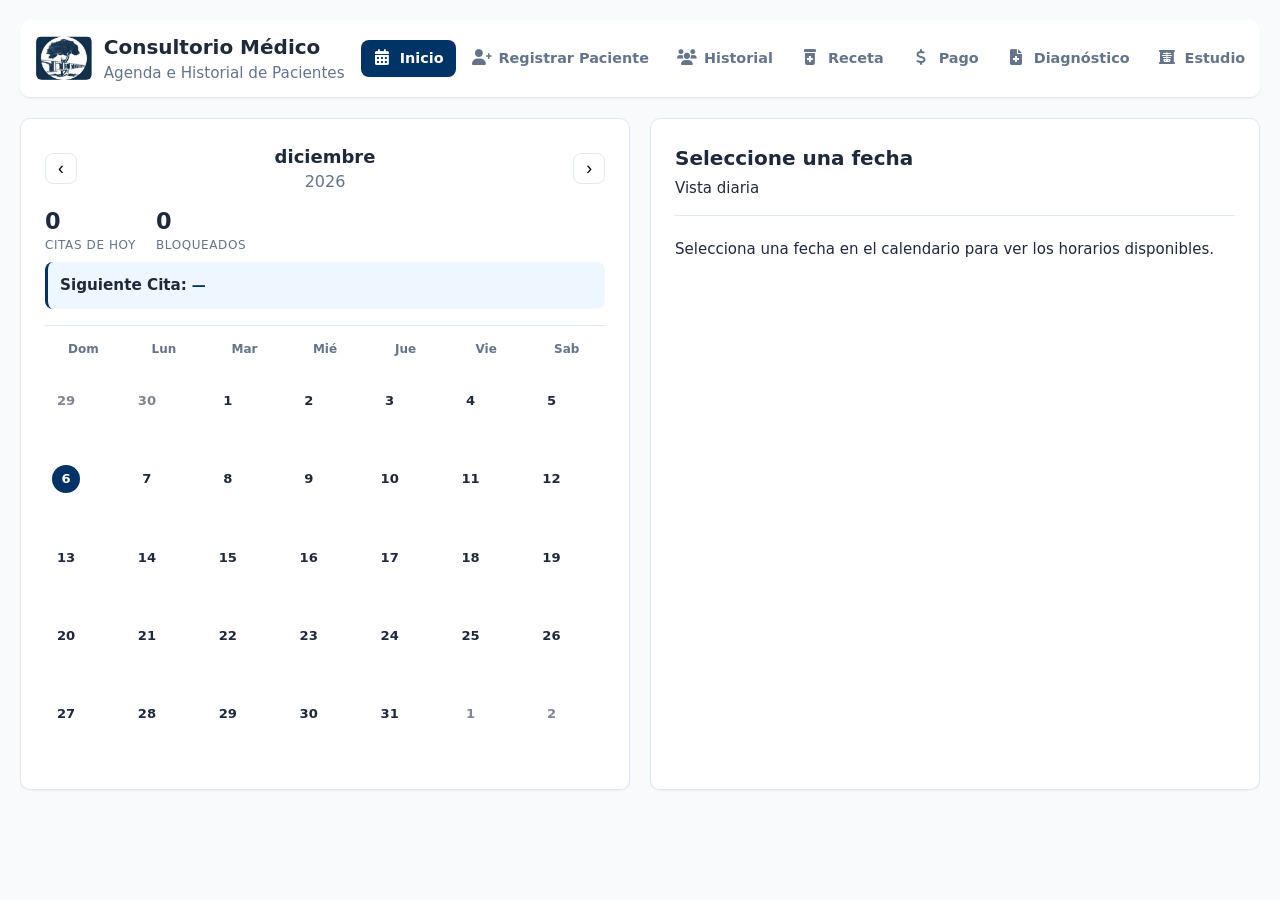
==== commit 85383506: "Add files via upload" ====
--- a/index.html
+++ b/index.html
@@ -66,7 +66,7 @@
 
     /* Asegurar que los elementos internos usen box-sizing consistente */
     .calendar-grid .cell { box-sizing: border-box; }
-  </style>
+</style>
 </head>
 <body>
   <div id="messageBox" class="message" aria-live="polite" style="display:none"></div>
@@ -80,16 +80,16 @@
     </div>
     </div>
 <nav class="nav">
-      <a href="index.html" class="nav-link active"><i class="fas fa-calendar-alt"></i><span>Inicio</span></a>
-      <a href="paciente.html" class="nav-link"><i class="fas fa-user-plus"></i><span>Registrar Paciente</span></a>
-      <a href="historial.html" class="nav-link"><i class="fas fa-users"></i><span>Historial</span></a>
-      <a href="receta.html" class="nav-link"><i class="fas fa-prescription-bottle-alt"></i><span>Receta</span></a>
-      <a href="pago.html" class="nav-link"><i class="fas fa-dollar-sign"></i><span>Pago</span></a>
-      <a href="diagnostico.html" class="nav-link"><i class="fas fa-file-medical"></i><span>Diagnóstico</span></a>
-      <a href="estudio.html" class="nav-link"><i class="fas fa-x-ray"></i><span>Estudio</span></a>
-      <a href="reporte.html" class="nav-link"><i class="fas fa-chart-bar"></i><span>Reporte</span></a>
-      <a href="config.html" class="nav-link"><i class="fas fa-cog"></i><span>Configuración</span></a>
-    </nav>
+      <a href="index.html" class="nav-link active"><i class="fas fa-calendar-alt"></i><span>Inicio</span></a>
+      <a href="paciente.html" class="nav-link"><i class="fas fa-user-plus"></i><span>Registrar Paciente</span></a>
+      <a href="historial.html" class="nav-link"><i class="fas fa-users"></i><span>Historial</span></a>
+      <a href="receta.html" class="nav-link"><i class="fas fa-prescription-bottle-alt"></i><span>Receta</span></a>
+      <a href="pago.html" class="nav-link"><i class="fas fa-dollar-sign"></i><span>Pago</span></a>
+      <a href="diagnostico.html" class="nav-link"><i class="fas fa-file-medical"></i><span>Diagnóstico</span></a>
+      <a href="estudio.html" class="nav-link"><i class="fas fa-x-ray"></i><span>Estudio</span></a>
+      <a href="reporte.html" class="nav-link"><i class="fas fa-chart-bar"></i><span>Reporte</span></a>
+      <a href="config.html" class="nav-link"><i class="fas fa-cog"></i><span>Configuración</span></a>
+    </nav>
   </header>
 
   <main class="container">
--- a/styles.css
+++ b/styles.css
@@ -1,27 +1,37 @@
 /* ---------- 1. VARIABLES GLOBALES Y ESTILOS BASE ---------- */
 :root {
-  --font-sans: Inter, system-ui, -apple-system, "Segoe UI", Roboto, "Helvetica Neue", Arial;
-  --bg: #f6f8fb;
-  --card-bg: #ffffff;
-  --border: #e6edf3;
-  --text: #0f1724;
-  --muted: #6b7280;
-  --primary: #2563eb;
-  --primary-dark: #1d4ed8;
-  --primary-light: #bfdbfe;
-  --danger: #ef4444;
-  --danger-dark: #dc2626;
-  --success: #10b981;
-  --success-dark: #059669;
-  --shadow-sm: 0 1px 2px 0 rgba(15, 23, 42, 0.05);
-  --shadow-md: 0 6px 20px rgba(15, 23, 42, 0.08);
+  --font-sans: "Nunito Sans", Inter, system-ui, -apple-system, "Segoe UI", Roboto, "Helvetica Neue", Arial, sans-serif;
+  --primary: #003366;       /* Azul Marino (Navy) */
+  --primary-dark: #002244;   /* Marino más oscuro para hover */
+  --primary-light: #d6e8ff;  /* Azul pálido para fondos */
+  --white: #ffffff;
+  --text: #1e293b;         /* Gris oscuro (casi negro) */
+  --muted: #64748b;        /* Gris medio */
+  --border: #e2e8f0;       /* Borde sutil */
+  --bg: #f8fafc;           /* Fondo general (casi blanco) */
+  --card-bg: var(--white);
+
+  /* Colores de acento */
+  --danger: #dc2626;
+  --danger-dark: #b91c1c;
+  --success: #16a34a;
+  --success-dark: #15803d;
+
+  /* Sizing y Sombra (con efectos) */
+  --shadow-sm: 0 1px 2px 0 rgba(0, 0, 0, 0.05);
+  --shadow-md: 0 4px 6px -1px rgba(0, 0, 0, 0.1), 0 2px 4px -2px rgba(0, 0, 0, 0.1);
+  --shadow-lg: 0 10px 15px -3px rgba(0, 0, 0, 0.1), 0 4px 6px -4px rgba(0, 0, 0, 0.1);
   --radius: 10px;
-  --max-width: 1200px;
   --gap: 20px;
   --content-padding: 20px;
   --card-padding: 24px;
-  --control-height: 44px;
-  --focus-ring: 3px solid rgba(37, 99, 235, 0.12);
+  
+  /* Ajuste de campos de formulario (no tan grandes) */
+  --control-height: 42px;
+  --control-padding: 0.65rem 0.85rem;
+  
+  --focus-ring: 3px solid var(--primary-light);
+  --transition-ease: all 0.2s cubic-bezier(0.4, 0, 0.2, 1);
 }
 
 /* Reset y base */
@@ -31,19 +41,17 @@
   padding: 0;
 }
 
-html,
-body {
-  height: 100%;
+html {
+  -webkit-font-smoothing: antialiased;
+  -moz-osx-font-smoothing: grayscale;
 }
 
 body {
   font-family: var(--font-sans);
   background: var(--bg);
   color: var(--text);
-  -webkit-font-smoothing: antialiased;
-  -moz-osx-font-smoothing: grayscale;
   line-height: 1.5;
-  font-size: 15px;
+  font-size: 15px; /* Base */
   padding: var(--content-padding);
 }
 
@@ -107,21 +115,29 @@
 
 .nav {
   display: flex;
-  gap: 8px;
+  gap: 4px; /* Reducimos el espacio */
   flex-shrink: 0;
   align-items: center;
 }
 
 .nav-link {
-  font-size: 0.95rem;
+  font-size: 0.9rem; /* Un poco más pequeño */
   color: var(--muted);
   text-decoration: none;
   padding: 8px 12px;
   border-radius: 8px;
   white-space: nowrap;
-  transition: background-color 0.18s ease, color 0.18s ease, transform 0.12s ease;
-  display: inline-block;
   font-weight: 600;
+  display: inline-flex;
+  align-items: center;
+  gap: 8px;
+  transition: var(--transition-ease); /* Transición suave */
+}
+
+.nav-link i {
+  width: 1.2em;
+  text-align: center;
+  font-size: 1.1em; /* Icono ligeramente más grande */
 }
 
 .nav-link:focus {
@@ -129,19 +145,24 @@
   box-shadow: var(--focus-ring);
 }
 
+/* EFECTO HOVER: Sutil y moderno */
 .nav-link:hover {
-  background: rgba(37, 99, 235, 0.06);
-  color: var(--text);
-  transform: translateY(-1px);
+  background: var(--primary-light);
+  color: var(--primary-dark);
+  transform: translateY(-2px); /* Efecto de elevación */
 }
 
 .nav-link.active {
   background: var(--primary);
-  color: #fff;
-  font-weight: 600;
-}
-
-/* Responsive header */
+  color: var(--white);
+  box-shadow: var(--shadow-sm);
+}
+
+.nav-link.active:hover {
+  background: var(--primary-dark);
+  color: var(--white);
+}
+
 @media (max-width: 980px) {
   body {
     padding: 10px;
@@ -195,6 +216,13 @@
   gap: 18px;
   height: 100%;
   box-shadow: var(--shadow-sm);
+  transition: var(--transition-ease); /* Añadir transición */
+}
+
+/* Efecto de elevación para las tarjetas */
+.card:hover {
+  transform: translateY(-4px);
+  box-shadow: var(--shadow-lg);
 }
 
 /* Altura mínima para layouts 50/50 en escritorio */
@@ -300,32 +328,30 @@
 textarea,
 select {
   width: 100%;
-  padding: 0.75rem;
+  padding: var(--control-padding); /* Usamos la variable */
   border: 1px solid var(--border);
   border-radius: 8px;
-  background-color: #ffffff;
+  background-color: var(--white);
   margin-top: 0.25rem;
-  transition: box-shadow 0.12s, border-color 0.12s, background-color 0.12s;
-  font-size: 1rem;
+  transition: var(--transition-ease);
+  font-size: 0.95rem; /* Ligeramente más pequeño */
   font-family: var(--font-sans);
   color: var(--text);
-  min-height: 44px;
+  min-height: var(--control-height); /* Usamos la variable */
 }
 
 textarea {
   min-height: 120px;
   resize: vertical;
-  padding-top: .6rem;
-  padding-bottom: .6rem;
 }
 
 input:focus,
 textarea:focus,
 select:focus {
   border-color: var(--primary);
-  box-shadow: 0 0 0 3px rgba(37, 99, 235, 0.08);
+  box-shadow: 0 0 0 3px var(--primary-light);
   outline: none;
-  background-color: #fff;
+  background-color: var(--white);
 }
 
 .form-actions {
@@ -446,38 +472,39 @@
   top: 1.5rem;
   left: 50%;
   transform: translateX(-50%);
-  padding: 0.75rem 1.25rem;
+  padding: 0.85rem 1.25rem;
   border-radius: 0.5rem;
   font-weight: 600;
   z-index: 9999;
-  box-shadow: var(--shadow-md);
+  box-shadow: var(--shadow-lg);
   border: 1px solid transparent;
   min-width: 240px;
   text-align: center;
+  font-size: 0.95rem;
 }
 
 .message.info {
-  background-color: #e6f6ff;
-  color: #084b73;
-  border-color: #cfeefd;
+  background-color: #f0f9ff; /* Azul muy claro */
+  color: #0c4a6e;
+  border-color: #e0f2fe;
 }
 
 .message.success {
-  background-color: #e8faf0;
-  color: #064e3b;
-  border-color: #c9f7dc;
+  background-color: #f0fdf4;
+  color: #15803d;
+  border-color: #dcfce7;
 }
 
 .message.error {
-  background-color: #fff0f0;
-  color: #7f1d1d;
-  border-color: #ffd6d6;
+  background-color: #fef2f2;
+  color: #b91c1c;
+  border-color: #fee2e2;
 }
 
 .message.warning {
-  background-color: #fff9e6;
-  color: #6b3b00;
-  border-color: #fff0b3;
+  background-color: #fffbeb;
+  color: #b45309;
+  border-color: #fef3c7;
 }
 
 .modal {
@@ -918,171 +945,128 @@
   }
 }
 
-/* ---------- 6. ESTILOS PARA EL PERFIL DE PACIENTE (paciente_full.html) ---------- */
-
-/* Encabezado de la página de detalle */
-.patient-detail-header {
+/* ---------- 6. NUEVO DISEÑO DE PERFIL DE PACIENTE (paciente_full.html) ---------- */
+
+/* Utilidad para anular el efecto hover en la tarjeta principal */
+.card.no-hover:hover {
+  transform: none;
+  box-shadow: var(--shadow-sm);
+}
+
+/* 1. Barra de Información Clave */
+.patient-key-info {
   display: flex;
   flex-wrap: wrap;
-  /* Permite que los botones pasen abajo en móviles */
-  justify-content: space-between;
-  align-items: center;
-  gap: 1rem;
-  padding-bottom: 1.25rem;
-  border-bottom: 1px solid var(--border);
-}
-
-.patient-detail-header h2 {
-  margin: 0;
-}
-
-.patient-detail-actions {
-  display: flex;
-  gap: 0.75rem;
-  flex-shrink: 0;
-}
-
-/* (NUEVO) Encabezados de sección como en la impresión */
-#patientInfo {
-  padding-top: 1rem;
-  gap: 0;
-  /* Anula el 'gap' de .card */
-}
-
-.info-section-header {
+  gap: 1rem 1.5rem;
+  background-color: var(--primary-light);
+  padding: 0.75rem 1.25rem;
+  border-radius: var(--radius);
+  border: 1px solid #bde4ff;
+  margin-top: 1rem;
+}
+.patient-key-info .key-item {
+  font-size: 0.9rem;
+  color: var(--primary-dark);
+}
+.patient-key-info .key-item strong {
+  font-weight: 700;
+  color: var(--primary);
+  margin-right: 0.25rem;
+}
+
+/* 2. Grid Principal de Dos Columnas */
+.patient-detail-grid {
+  display: grid;
+  grid-template-columns: 1fr 1fr;
+  gap: 1.5rem 2rem;
+  margin-top: 1.5rem;
+  padding-top: 1.5rem;
+  border-top: 1px solid var(--border);
+}
+
+/* 3. Título de Columna */
+.column-title {
   font-size: 1.25rem;
-  color: #059669;
-  /* Color verde para los encabezados */
-  font-weight: 600;
-  margin-top: 1.5rem;
+  font-weight: 700;
+  color: var(--primary);
   margin-bottom: 1rem;
   padding-bottom: 0.5rem;
   border-bottom: 1px solid var(--border);
 }
 
-#patientInfo h3:first-of-type {
-  margin-top: 0;
-}
-
-/* (NUEVO) Cuadrícula para datos cortos (Edad, Sexo, etc.) */
-.info-grid-simple {
-  display: grid;
-  grid-template-columns: 1fr 1fr;
-  gap: 1rem 1.5rem;
-}
-
-/* (NUEVO) Contenedor para datos largos (Alergias, etc.) */
-.info-grid-full {
-  display: grid;
-  grid-template-columns: 1fr;
-  gap: 1rem;
-}
-
-/* (CORREGIDO) Estilo base para cada campo de dato */
-.info-grid-simple>div,
-.info-grid-full>div {
-  padding-bottom: 1rem;
-  border-bottom: 1px solid var(--bg);
-  display: flex;
-  align-items: baseline;
-  font-size: 1rem;
-}
-
-/* (CORREGIDO) Etiqueta SÓLO para la cuadrícula simple */
-.info-grid-simple>div strong {
-  color: var(--muted);
-  font-weight: 500;
-  width: 150px;
-  /* Ancho fijo para la etiqueta */
-  flex-shrink: 0;
-}
-
-/* (CORREGIDO) Etiqueta SÓLO para la cuadrícula completa (ancha) */
-.info-grid-full>div strong {
-  color: var(--muted);
-  font-weight: 500;
-  width: 200px;
-  /* Ancho un poco más grande para "Consumo de sustancias" */
-  flex-shrink: 0;
-  margin-right: 0.5rem;
-  /* Pequeño espacio */
-}
-
-
-/* Títulos de sección en el historial (Ej. "Recetas Emitidas") */
-.history-section-title {
-  font-size: 1.125rem;
-  color: var(--text);
-  margin-top: 1.5rem;
-  padding-bottom: 0.5rem;
-  border-bottom: 1px solid var(--border);
-}
-
-/* Estilo para cada entrada en el historial */
-.history-entry {
-  background-color: #fcfdff;
-  border: 1px solid var(--border);
-  border-left: 4px solid var(--primary-light);
-  border-radius: 8px;
-  padding: 1rem 1.25rem;
-  margin-top: 0.75rem;
-  box-shadow: var(--shadow-sm);
-}
-
-.history-entry strong {
-  font-size: 1.05rem;
-  color: var(--text);
-  display: inline-block;
-}
-
-.history-entry>strong+span {
-  font-size: 0.85rem;
-  color: var(--muted);
-  margin-left: 0.5rem;
-}
-
-.history-entry>div {
-  margin-top: 0.5rem;
-}
-
-/* (CORREGIDO) Zona de Peligro */
+/* 4. Columna de Antecedentes (Izquierda) */
+.patient-antecedentes {
+  display: flex;
+  flex-direction: column;
+  gap: 1.25rem;
+}
+.data-group {
+  font-size: 0.95rem;
+  line-height: 1.6;
+}
+.data-group strong {
+  display: block;
+  font-weight: 700;
+  color: var(--text);
+  margin-bottom: 0.25rem;
+}
+.data-group span,
+.data-group ul {
+  color: var(--muted);
+}
+.data-group ul {
+  padding-left: 20px;
+  margin-top: 5px;
+}
+
+/* 5. Columna de Actividad (Derecha) */
+.patient-activity-log {
+  display: flex;
+  flex-direction: column;
+}
+#patientHistory {
+  flex-grow: 1;
+  /* Los estilos .history-entry, .history-section-title, etc., ya están definidos y se aplicarán solos */
+}
+
+/* 6. Zona de Peligro (Rediseñada) */
 .danger-zone {
   margin-top: 2.5rem;
   padding: 1.5rem;
   border: 1px solid var(--danger);
-  /* Borde rojo */
   border-radius: 8px;
-  background-color: #fff5f5;
-  /* Fondo rojo claro */
-  display: grid;
-  /* Usamos grid para alinear */
-  grid-template-columns: 1fr auto;
-  /* Texto a la izquierda, botón a la derecha */
-  align-items: center;
-  gap: 0.5rem 1.5rem;
-}
-
+  background-color: #fef2f2;
+}
 .danger-zone h4 {
   color: var(--danger-dark);
   margin-top: 0;
-  margin-bottom: 0;
-  grid-column: 1 / 2;
-  /* Columna 1 */
-}
-
+  margin-bottom: 0.25rem;
+}
 .danger-zone p {
   color: var(--muted);
   font-size: 0.95rem;
-  margin-bottom: 0;
-  grid-column: 1 / 2;
-  /* Columna 1 */
-}
-
+  margin-bottom: 1rem;
+}
 #deletePatientBtn {
-  grid-column: 2 / 3;
-  /* Columna 2 */
-  grid-row: 1 / 3;
-  /* Abarca 2 filas */
+  grid-column: auto; /* Reseteo */
+  grid-row: auto; /* Reseteo */
+}
+
+/* 7. Responsividad */
+@media (max-width: 980px) {
+  .patient-detail-grid {
+    grid-template-columns: 1fr; /* Apilar columnas en móvil */
+  }
+  .patient-key-info {
+    flex-direction: column;
+    gap: 0.5rem;
+  }
+  /* La columna de actividad (derecha) irá debajo */
+  .patient-activity-log {
+    margin-top: 1.5rem;
+    padding-top: 1.5rem;
+    border-top: 1px solid var(--border);
+  }
 }
 
 
@@ -1099,4 +1083,12 @@
   width: 1.2em;
   /* Da un ancho fijo al icono para alinear el texto */
   text-align: center;
+}
+
+/* --- Estilo para campos obligatorios --- */
+label.required::after {
+  content: " *";
+  color: var(--danger);
+  font-weight: 600;
+  margin-left: 2px;
 }
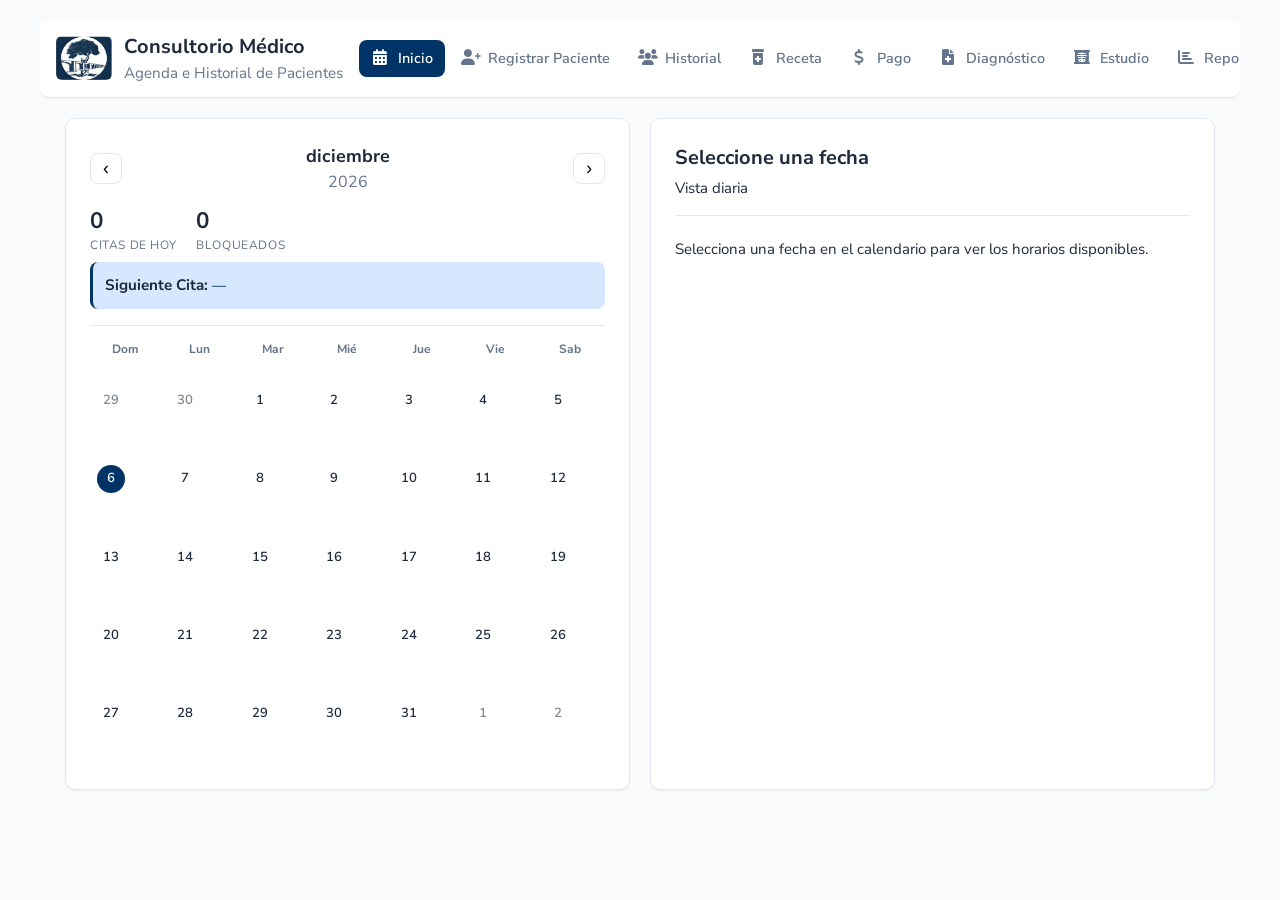
==== commit 54c14243: "Add files via upload" ====
--- a/index.html
+++ b/index.html
@@ -6,68 +6,8 @@
   <title>Consultorio — Agenda</title>
   <link rel="stylesheet" href="styles.css" />
   <link rel="stylesheet" href="https://cdnjs.cloudflare.com/ajax/libs/font-awesome/6.0.0-beta3/css/all.min.css">
-  <style>
-    /* Ajustes específicos para igualar tamaño entre calendario y vista diaria.
-       Puedes mover estas reglas a styles.css si prefieres mantener todo en un solo archivo CSS. */
-
-    /* Contenedor principal: dos columnas iguales para calendario y dayview */
-    .container {
-      display: grid;
-      grid-template-columns: 1fr 1fr;
-      gap: 20px;
-      max-width: 1150px;
-      margin: 20px auto;
-      padding: 0 16px;
-      align-items: start;
-    }
-
-    /* Asegurar que ambas columnas tengan la misma altura visual */
-    aside.card, section.card {
-      display: flex;
-      flex-direction: column;
-      gap: 14px;
-      min-height: 560px; /* altura base igual */
-    }
-
-    /* Forzar que el calendario y la vista diaria utilicen todo el alto disponible */
-    .calendar-grid, .events-column {
-      height: calc(100% - 120px); /* deja espacio para encabezados y controles */
-      overflow: auto;
-    }
-
-    /* Mantener la cabecera y controles con altura fija para cálculo consistente */
-    .month-controls, .dayview-header {
-      flex: 0 0 auto;
-    }
-
-    /* Aseguramos que la tarjeta no crezca en exceso en pantallas grandes */
-    @media (min-width: 1400px) {
-      .container { max-width: 1200px; }
-      aside.card, section.card { min-height: 620px; }
-      .calendar-grid, .events-column { height: calc(100% - 140px); }
-    }
-
-    /* Colapsar a una columna en pantallas pequeñas (manteniendo la proporcionalidad) */
-    @media (max-width: 980px) {
-      .container {
-        grid-template-columns: 1fr;
-        gap: 14px;
-      }
-      .calendar-grid, .events-column {
-        height: auto;
-        max-height: none;
-      }
-      aside.card, section.card { min-height: auto; }
-    }
-
-    /* Ajuste visual menor: centrar el contenido del contenedor de estadísticas */
-    .mini-stats { display:flex; flex-direction:column; gap:8px; }
-    .stat.full-width { display:block; }
-
-    /* Asegurar que los elementos internos usen box-sizing consistente */
-    .calendar-grid .cell { box-sizing: border-box; }
-</style>
-</head>
+  
+  </head>
 <body>
   <div id="messageBox" class="message" aria-live="polite" style="display:none"></div>
 
@@ -92,7 +32,7 @@
     </nav>
   </header>
 
-  <main class="container">
+  <main class="layout-agenda">
     <aside class="card">
       <div class="sidebar-top">
         <div class="month-controls">
--- a/styles.css
+++ b/styles.css
@@ -1,6 +1,11 @@
 /* ---------- 1. VARIABLES GLOBALES Y ESTILOS BASE ---------- */
+@import url('https://fonts.googleapis.com/css2?family=Nunito+Sans:wght@400;600;700;800&display=swap');
+
 :root {
+  /* Nueva Tipografía */
   --font-sans: "Nunito Sans", Inter, system-ui, -apple-system, "Segoe UI", Roboto, "Helvetica Neue", Arial, sans-serif;
+  
+  /* Nueva Paleta de Colores (Azul Marino y Blanco) */
   --primary: #003366;       /* Azul Marino (Navy) */
   --primary-dark: #002244;   /* Marino más oscuro para hover */
   --primary-light: #d6e8ff;  /* Azul pálido para fondos */
@@ -22,6 +27,7 @@
   --shadow-md: 0 4px 6px -1px rgba(0, 0, 0, 0.1), 0 2px 4px -2px rgba(0, 0, 0, 0.1);
   --shadow-lg: 0 10px 15px -3px rgba(0, 0, 0, 0.1), 0 4px 6px -4px rgba(0, 0, 0, 0.1);
   --radius: 10px;
+  --max-width: 1200px;
   --gap: 20px;
   --content-padding: 20px;
   --card-padding: 24px;
@@ -41,17 +47,19 @@
   padding: 0;
 }
 
-html {
+html,
+body {
+  height: 100%;
+}
+
+body {
+  font-family: var(--font-sans); /* <-- APLICAMOS LA NUEVA FUENTE */
+  background: var(--bg);
+  color: var(--text);
   -webkit-font-smoothing: antialiased;
   -moz-osx-font-smoothing: grayscale;
-}
-
-body {
-  font-family: var(--font-sans);
-  background: var(--bg);
-  color: var(--text);
   line-height: 1.5;
-  font-size: 15px; /* Base */
+  font-size: 15px;
   padding: var(--content-padding);
 }
 
@@ -63,7 +71,7 @@
 h5,
 h6 {
   color: var(--text);
-  font-weight: 600;
+  font-weight: 700; /* Un poco más grueso por la fuente */
   margin-bottom: 0.5rem;
 }
 
@@ -163,6 +171,7 @@
   color: var(--white);
 }
 
+/* Responsive header */
 @media (max-width: 980px) {
   body {
     padding: 10px;
@@ -180,10 +189,7 @@
 
 /* ---------- 3. DISEÑO DE PÁGINAS (LAYOUTS) ---------- */
 main.container {
-  display: grid;
-  grid-template-columns: 1fr 1fr;
-  gap: var(--gap);
-  max-width: var(--max-width);
+  /* Esta regla genérica ya no se usa, usamos las especializadas */
   margin: 0 auto;
   padding: 0;
   align-items: start;
@@ -191,15 +197,15 @@
 
 /* Layout de formulario centrado */
 main.form-container {
-  max-width: 900px;
+  max-width: 800px; /* <-- MODIFICADO: De 900px a 800px */
   margin: 0 auto;
   padding: 0;
 }
 
-/* Responsividad para Layouts */
+/* Responsividad para Layouts (Regla general) */
 @media (max-width: 980px) {
-  main.container {
-    grid-template-columns: 1fr;
+  main.container,
+  main.form-container {
     gap: 16px;
   }
 }
@@ -225,16 +231,15 @@
   box-shadow: var(--shadow-lg);
 }
 
-/* Altura mínima para layouts 50/50 en escritorio */
-@media (min-width: 981px) {
-  main.container>.card {
-    min-height: 560px;
-  }
-}
+/* Utilidad para anular el efecto hover en tarjetas principales */
+.card.no-hover:hover {
+  transform: none;
+  box-shadow: var(--shadow-sm);
+}
+
 
 /* Botones */
 .btn {
-  display: inline-block;
   padding: 10px 14px;
   height: var(--control-height);
   line-height: calc(var(--control-height) - 2px);
@@ -245,7 +250,7 @@
   cursor: pointer;
   text-decoration: none;
   text-align: center;
-  transition: transform .12s ease, box-shadow .12s ease, background-color .12s ease;
+  transition: var(--transition-ease);
   background-color: var(--card-bg);
   color: var(--text);
   border-color: var(--border);
@@ -303,17 +308,27 @@
 /* Formularios */
 fieldset {
   border: 1px solid var(--border);
-  padding: 14px;
+  padding: 1.5rem; /* <-- MODIFICADO: Un poco más de espacio interior */
   border-radius: 8px;
-  background: #fbfbfd;
-  margin-bottom: 1rem;
+  background: #fdfdff; /* <-- AÑADIDO: Fondo sutil para agrupar */
+  margin-bottom: 1.5rem; /* <-- MODIFICADO: Más separación */
 }
 
 legend {
+  font-weight: 700; /* <-- MODIFICADO: Más grueso */
+  font-size: 1.1rem; /* <-- MODIFICADO: Ligeramente más grande */
+  color: var(--primary); /* <-- MODIFICADO: Color primario */
+  padding: 0 8px;
+  margin-left: 1rem; /* <-- AÑADIDO */
+}
+
+/* --- Estilo para campos obligatorios --- */
+label.required::after,
+legend.required::after {
+  content: " *";
+  color: var(--danger);
   font-weight: 600;
-  font-size: 1.05rem;
-  color: var(--text);
-  padding: 0 8px;
+  margin-left: 2px;
 }
 
 label {
@@ -343,6 +358,8 @@
 textarea {
   min-height: 120px;
   resize: vertical;
+  padding-top: .6rem;
+  padding-bottom: .6rem;
 }
 
 input:focus,
@@ -362,22 +379,10 @@
 }
 
 /* Utilidades pequeñas */
-.u-hidden {
-  display: none;
-}
-
-.u-text-muted {
-  color: var(--muted);
-}
-
-.u-flex {
-  display: flex;
-}
-
-.u-center {
-  justify-content: center;
-  align-items: center;
-}
+.u-hidden { display: none; }
+.u-text-muted { color: var(--muted); }
+.u-flex { display: flex; }
+.u-center { justify-content: center; align-items: center; }
 
 /* ---------- Layouts de Formulario ---------- */
 .grid-2 {
@@ -466,7 +471,7 @@
   background: #fdfdfd;
 }
 
-/* Modales */
+/* Modales (Alertas) */
 .message {
   position: fixed;
   top: 1.5rem;
@@ -507,6 +512,7 @@
   border-color: #fef3c7;
 }
 
+/* Modales (Confirm, Prompt, Quick) */
 .modal {
   position: fixed;
   inset: 0;
@@ -568,7 +574,7 @@
   padding: 6px;
 }
 
-/* ---------- 5. COMPONENTES ESPECÍFICOS DE PÁGINA ---------- */
+/* ---------- 5. COMPONENTES ESPECÍFICOS DE PÁGINA (Agenda) ---------- */
 /* Calendario (index.html) */
 .sidebar-top {
   padding-bottom: 1rem;
@@ -608,6 +614,7 @@
   display: inline-flex;
   align-items: center;
   justify-content: center;
+  transition: var(--transition-ease);
 }
 
 .icon-btn:hover {
@@ -616,7 +623,7 @@
 }
 
 .mini-stats {
-  display: flex;
+  /* display: flex; */ /* (Movido a layout-agenda) */
   flex-direction: column;
   gap: 8px;
   margin-top: 1rem;
@@ -652,11 +659,11 @@
 
 .stat.full-width {
   width: 100%;
-  background-color: #eef6ff;
+  background-color: var(--primary-light);
   padding: 0.75rem;
   border-radius: 0.5rem;
   border-left: 3px solid var(--primary);
-  display: block;
+  /* display: block; */ /* (Movido a layout-agenda) */
 }
 
 .stat.full-width strong {
@@ -698,7 +705,7 @@
   border: 1px solid transparent;
   transition: box-shadow .12s, transform .12s, background-color .12s;
   cursor: pointer;
-  box-sizing: border-box;
+  /* box-sizing: border-box; */ /* (Movido a layout-agenda) */
 }
 
 .cell.otherMonth {
@@ -708,14 +715,14 @@
 }
 
 .cell:not(.otherMonth):hover {
-  background-color: #eef6ff;
-  border-color: var(--primary-light);
+  background-color: var(--primary-light);
+  border-color: #bde4ff;
   transform: translateY(-2px);
   box-shadow: var(--shadow-sm);
 }
 
 .cell.selected {
-  box-shadow: 0 0 0 3px rgba(37, 99, 235, 0.12);
+  box-shadow: 0 0 0 3px var(--primary-light);
   z-index: 10;
   background-color: #fff;
 }
@@ -758,7 +765,7 @@
 /* Vista Diaria (index.html) */
 .dayview {
   min-height: 420px;
-  overflow-y: auto;
+  /* overflow-y: auto; */ /* (Movido a layout-agenda) */
   position: relative;
   display: flex;
   flex-direction: column;
@@ -772,7 +779,7 @@
   align-items: center;
   border-bottom: 1px solid var(--border);
   padding-bottom: 1rem;
-  flex: 0 0 auto;
+  /* flex: 0 0 auto; */ /* (Movido a layout-agenda) */
 }
 
 .dayview-header h2 {
@@ -947,10 +954,25 @@
 
 /* ---------- 6. NUEVO DISEÑO DE PERFIL DE PACIENTE (paciente_full.html) ---------- */
 
-/* Utilidad para anular el efecto hover en la tarjeta principal */
-.card.no-hover:hover {
-  transform: none;
-  box-shadow: var(--shadow-sm);
+/* Encabezado de la página de detalle */
+.patient-detail-header {
+  display: flex;
+  flex-wrap: wrap;
+  justify-content: space-between;
+  align-items: center;
+  gap: 1rem;
+  padding-bottom: 1.25rem;
+  border-bottom: 1px solid var(--border);
+}
+
+.patient-detail-header h2 {
+  margin: 0;
+}
+
+.patient-detail-actions {
+  display: flex;
+  gap: 0.75rem;
+  flex-shrink: 0;
 }
 
 /* 1. Barra de Información Clave */
@@ -1026,7 +1048,42 @@
 }
 #patientHistory {
   flex-grow: 1;
-  /* Los estilos .history-entry, .history-section-title, etc., ya están definidos y se aplicarán solos */
+}
+
+/* Títulos de sección en el historial (Ej. "Recetas Emitidas") */
+.history-section-title {
+  font-size: 1.125rem;
+  color: var(--text);
+  margin-top: 1.5rem;
+  padding-bottom: 0.5rem;
+  border-bottom: 1px solid var(--border);
+}
+
+/* Estilo para cada entrada en el historial */
+.history-entry {
+  background-color: #fcfdff;
+  border: 1px solid var(--border);
+  border-left: 4px solid var(--primary-light);
+  border-radius: 8px;
+  padding: 1rem 1.25rem;
+  margin-top: 0.75rem;
+  box-shadow: var(--shadow-sm);
+}
+
+.history-entry strong {
+  font-size: 1.05rem;
+  color: var(--text);
+  display: inline-block;
+}
+
+.history-entry>strong+span {
+  font-size: 0.85rem;
+  color: var(--muted);
+  margin-left: 0.5rem;
+}
+
+.history-entry>div {
+  margin-top: 0.5rem;
 }
 
 /* 6. Zona de Peligro (Rediseñada) */
@@ -1052,7 +1109,7 @@
   grid-row: auto; /* Reseteo */
 }
 
-/* 7. Responsividad */
+/* 7. Responsividad (Perfil Paciente) */
 @media (max-width: 980px) {
   .patient-detail-grid {
     grid-template-columns: 1fr; /* Apilar columnas en móvil */
@@ -1069,26 +1126,119 @@
   }
 }
 
-
-/* --- ESTILOS PARA ICONOS DE NAVEGACIÓN (CORREGIDOS) --- */
-.nav-link {
-  display: inline-flex;
-  /* Permite alinear icono y texto */
-  align-items: center;
-  gap: 8px;
-  /* Espacio entre icono y texto */
-}
-
+/* --- ESTILOS PARA ICONOS DE NAVEGACIÓN --- */
 .nav-link i {
   width: 1.2em;
-  /* Da un ancho fijo al icono para alinear el texto */
   text-align: center;
 }
 
-/* --- Estilo para campos obligatorios --- */
-label.required::after {
-  content: " *";
-  color: var(--danger);
-  font-weight: 600;
-  margin-left: 2px;
+
+/* ---------- 7. LAYOUTS ESPECÍFICOS DE PÁGINA (AÑADIDOS) ---------- */
+
+/* --- Layout de Agenda (de index.html) --- */
+.layout-agenda {
+  display: grid;
+  grid-template-columns: 1fr 1fr;
+  gap: 20px;
+  max-width: 1150px;
+  margin: 0 auto; /* Centrado */
+  padding: 0; 
+  align-items: start;
+}
+.layout-agenda aside.card, 
+.layout-agenda section.card {
+  display: flex;
+  flex-direction: column;
+  gap: 14px;
+  min-height: 560px;
+}
+
+/* --- !! ESTA ES LA REGLA QUE ARREGLA TU BUG !! --- */
+/* Le devuelve la altura y el scroll a la vista diaria */
+.layout-agenda .calendar-grid, 
+.layout-agenda .events-column {
+  height: calc(100% - 120px);
+  overflow: auto; /* <-- Esto permite ver el scroll */
+}
+/* --- FIN DE LA REGLA CRÍTICA --- */
+
+.layout-agenda .month-controls, 
+.layout-agenda .dayview-header {
+  flex: 0 0 auto;
+}
+.layout-agenda .mini-stats { 
+  display:flex; flex-direction:column; gap:8px; 
+}
+.layout-agenda .stat.full-width { 
+  display:block; 
+}
+.layout-agenda .calendar-grid .cell { 
+  box-sizing: border-box; 
+}
+
+@media (min-width: 1400px) {
+  .layout-agenda { max-width: 1200px; }
+  .layout-agenda aside.card, 
+  .layout-agenda section.card { min-height: 620px; }
+  .layout-agenda .calendar-grid, 
+  .layout-agenda .events-column { height: calc(100% - 140px); }
+}
+
+@media (max-width: 980px) {
+  .layout-agenda {
+    grid-template-columns: 1fr;
+    gap: 14px;
+    margin: 10px auto; /* Ajuste para móvil */
+  }
+  .layout-agenda .calendar-grid, 
+  .layout-agenda .events-column {
+    height: auto;
+    max-height: none;
+    overflow: visible; /* Permitir que crezca */
+  }
+  .layout-agenda aside.card, 
+  .layout-agenda section.card { min-height: auto; }
+}
+
+
+/* --- Layout de Reportes (de reporte.html) --- */
+.layout-reporte {
+  max-width: 1150px;
+  margin: 0 auto;
+  display: grid;
+  grid-template-columns: 1fr 1fr;
+  gap: 24px;
+  align-items: start;
+  min-height: 540px;
+}
+.layout-reporte > .card {
+  width: 100%;
+  display: flex;
+  flex-direction: column;
+  min-height: 480px;
+  height: 100%;
+}
+.layout-reporte .card h3 { font-size: 1.25rem; }
+.layout-reporte fieldset p, 
+.layout-reporte fieldset label { font-size: 1rem; color: var(--muted); }
+
+.layout-reporte #reportResultContainer {
+  flex: 1 1 auto;
+  overflow: auto;
+  padding-top: 12px;
+  border-top: 1px solid var(--border);
+  margin-top: 4px;
+}
+@media (min-width: 1200px) {
+  .layout-reporte .card h3 { font-size: 1.5rem; }
+  .layout-reporte fieldset p, 
+  .layout-reporte fieldset label { font-size: 1.05rem; }
+  .layout-reporte .card { min-height: 560px; }
+}
+@media (max-width: 980px) {
+  .layout-reporte {
+    grid-template-columns: 1fr;
+    gap: 16px;
+  }
+  .layout-reporte .card { min-height: auto; }
 }
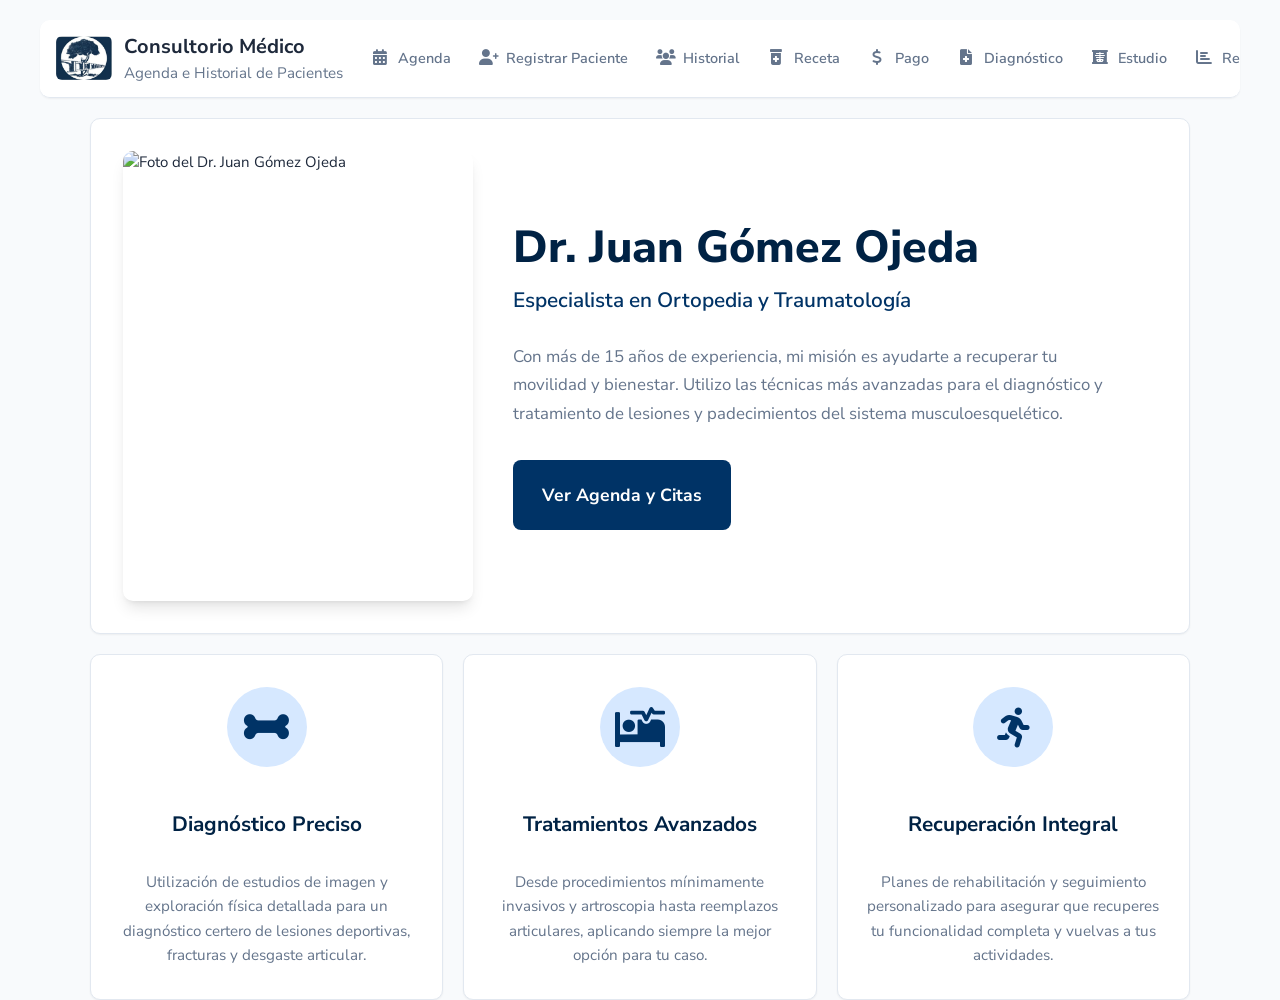
==== commit 0da0cc1c: "Add files via upload" ====
--- a/index.html
+++ b/index.html
@@ -3,82 +3,86 @@
 <head>
   <meta charset="utf-8" />
   <meta name="viewport" content="width=device-width,initial-scale=1" />
-  <title>Consultorio — Agenda</title>
+  <title>Consultorio Médico - Dr. Juan Gómez Ojeda</title>
   <link rel="stylesheet" href="styles.css" />
   <link rel="stylesheet" href="https://cdnjs.cloudflare.com/ajax/libs/font-awesome/6.0.0-beta3/css/all.min.css">
-  
-  </head>
+</head>
 <body>
   <div id="messageBox" class="message" aria-live="polite" style="display:none"></div>
 
   <header class="header">
-    <div class="brand">
-      <img src="Logo.jfif" alt="Logo Consultorio Médico" class="logo-img" />
-      <div>
-      <h1>Consultorio Médico</h1>
-      <p class="subtitle">Agenda e Historial de Pacientes</p>
-    </div>
-    </div>
-<nav class="nav">
-      <a href="index.html" class="nav-link active"><i class="fas fa-calendar-alt"></i><span>Inicio</span></a>
-      <a href="paciente.html" class="nav-link"><i class="fas fa-user-plus"></i><span>Registrar Paciente</span></a>
-      <a href="historial.html" class="nav-link"><i class="fas fa-users"></i><span>Historial</span></a>
-      <a href="receta.html" class="nav-link"><i class="fas fa-prescription-bottle-alt"></i><span>Receta</span></a>
-      <a href="pago.html" class="nav-link"><i class="fas fa-dollar-sign"></i><span>Pago</span></a>
-      <a href="diagnostico.html" class="nav-link"><i class="fas fa-file-medical"></i><span>Diagnóstico</span></a>
-      <a href="estudio.html" class="nav-link"><i class="fas fa-x-ray"></i><span>Estudio</span></a>
-      <a href="reporte.html" class="nav-link"><i class="fas fa-chart-bar"></i><span>Reporte</span></a>
-      <a href="config.html" class="nav-link"><i class="fas fa-cog"></i><span>Configuración</span></a>
+    <!-- AHORA EL BRAND ES UN ENLACE A LA PÁGINA DE INICIO -->
+    <a href="index.html" class="brand-link">
+      <div class="brand">
+        <img src="Logo.jfif" alt="Logo Consultorio Médico" class="logo-img" />
+        <div>
+          <h1>Consultorio Médico</h1>
+          <p class="subtitle">Agenda e Historial de Pacientes</p>
+        </div>
+      </div>
+    </a>
+    
+    <!-- BARRA DE NAVEGACIÓN ACTUALIZADA (CON ICONOS) -->
+    <nav class="nav">
+    <a href="agenda.html" class="nav-link"><i class="fas fa-calendar-alt"></i><span>Agenda</span></a>
+    <a href="paciente.html" class="nav-link"><i class="fas fa-user-plus"></i><span>Registrar Paciente</span></a>
+    <a href="historial.html" class="nav-link"><i class="fas fa-users"></i><span>Historial</span></a>
+    <a href="receta.html" class="nav-link"><i class="fas fa-prescription-bottle-alt"></i><span>Receta</span></a>
+    <a href="pago.html" class="nav-link"><i class="fas fa-dollar-sign"></i><span>Pago</span></a>
+    <a href="diagnostico.html" class="nav-link"><i class="fas fa-file-medical"></i><span>Diagnóstico</span></a>
+    <a href="estudio.html" class="nav-link"><i class="fas fa-x-ray"></i><span>Estudio</span></a>
+    <a href="reporte.html" class="nav-link"><i class="fas fa-chart-bar"></i><span>Reporte</span></a>
+    <a href="config.html" class="nav-link"><i class="fas fa-cog"></i><span>Configuración</span></a>
     </nav>
   </header>
 
-  <main class="layout-agenda">
-    <aside class="card">
-      <div class="sidebar-top">
-        <div class="month-controls">
-          <button id="prevMonth" class="icon-btn" aria-label="Mes anterior">‹</button>
-          <div class="month-info-vertical">
-            <div id="monthLabel" class="month-label">Mes</div>
-            <div id="yearLabel" class="year-label">Año</div>
-          </div>
-          <button id="nextMonth" class="icon-btn" aria-label="Mes siguiente">›</button>
-        </div>
-
-        <div class="mini-stats">
-          <div class="stat-group">
-            <div class="stat"><strong id="todayCount">0</strong><span>Citas de Hoy</span></div>
-            <div class="stat"><strong id="blockedCount">0</strong><span>Bloqueados</span></div>
-          </div>
-          <div class="stat full-width">
-            <strong>Siguiente Cita:</strong>
-            <span id="nextAppt">—</span>
-          </div>
-        </div>
-      </div>
-
-      <div class="weekday-row" role="row">
-        <div>Dom</div><div>Lun</div><div>Mar</div><div>Mié</div><div>Jue</div><div>Vie</div><div>Sab</div>
-      </div>
-
-      <div id="calendar" class="calendar-grid compact" role="grid" aria-label="Calendario"></div>
-    </aside>
-
-    <section class="card">
-      <div class="dayview-header">
-        <div>
-          <h2 id="selectedDateLabel">Seleccione una fecha</h2>
-          <div id="daySubtitle" class="subtitle">Vista diaria</div>
-        </div>
-      </div>
-
-      <div id="dayView" class="dayview" aria-live="polite">
-        <div id="eventsColumn" class="events-column">
-          <div class="empty">Selecciona una fecha en el calendario para ver los horarios disponibles.</div>
-        </div>
+<main class="form-container" style="max-width: 1100px;">
+    <!-- Sección de Bienvenida (Hero) -->
+    <section class="hero-section card no-hover">
+      <!-- Usamos un placeholder con los colores de tu paleta -->
+      <img src="https://placehold.co/400x450/003366/FFFFFF?text=Dr.+G%C3%B3mez&font=nunito" alt="Foto del Dr. Juan Gómez Ojeda" class="hero-image">
+      <div class="hero-content">
+        <h2>Dr. Juan Gómez Ojeda</h2>
+        <p class="hero-specialty">Especialista en Ortopedia y Traumatología</p>
+        <p>Con más de 15 años de experiencia, mi misión es ayudarte a recuperar tu movilidad y bienestar. Utilizo las técnicas más avanzadas para el diagnóstico y tratamiento de lesiones y padecimientos del sistema musculoesquelético.</p>
+        <a href="agenda.html" class="btn primary large">Ver Agenda y Citas</a>
       </div>
     </section>
+
+    <!-- Sección de Características (ICONOS AÑADIDOS) -->
+    <section class="features-section">
+      
+      <div class="feature-item card">
+        <!-- ICONO AÑADIDO -->
+        <div class="feature-icon-wrapper">
+          <i class="fas fa-bone"></i>
+        </div>
+        <h3>Diagnóstico Preciso</h3>
+        <p>Utilización de estudios de imagen y exploración física detallada para un diagnóstico certero de lesiones deportivas, fracturas y desgaste articular.</p>
+      </div>
+      
+      <div class="feature-item card">
+        <!-- ICONO AÑADIDO -->
+        <div class="feature-icon-wrapper">
+          <i class="fas fa-procedures"></i>
+        </div>
+        <h3>Tratamientos Avanzados</h3>
+        <p>Desde procedimientos mínimamente invasivos y artroscopia hasta reemplazos articulares, aplicando siempre la mejor opción para tu caso.</p>
+      </div>
+      
+      <div class="feature-item card">
+        <!-- ICONO AÑADIDO -->
+        <div class="feature-icon-wrapper">
+          <i class="fas fa-running"></i>
+        </div>
+        <h3>Recuperación Integral</h3>
+        <p>Planes de rehabilitación y seguimiento personalizado para asegurar que recuperes tu funcionalidad completa y vuelvas a tus actividades.</p>
+      </div>
+      
+    </section>
   </main>
-
+  
+  <!-- Modales -->
   <div id="quickModal" class="modal hidden" role="dialog" aria-modal="true" aria-labelledby="quickModalTitle">
     <div class="modal-window">
       <button id="closeQuickModal" class="close-btn" aria-label="Cerrar">×</button>
@@ -104,7 +108,7 @@
     </div>
   </div>
 
-<div id="promptModal" class="modal hidden" role="dialog" aria-modal="true">
+  <div id="promptModal" class="modal hidden" role="dialog" aria-modal="true">
     <div class="modal-window">
       <h3 id="promptModalTitle">Ingrese un Valor</h3>
       <p id="promptModalText"></p>
@@ -115,6 +119,7 @@
       </div>
     </div>
   </div>
+
   <script src="app.js"></script>
 </body>
 </html>
--- a/styles.css
+++ b/styles.css
@@ -1241,4 +1241,144 @@
     gap: 16px;
   }
   .layout-reporte .card { min-height: auto; }
+}
+
+/* --- (AÑADIDO) Estilo para el enlace del Brand (Logo/Título) --- */
+.brand-link {
+  text-decoration: none; /* Quita el subrayado */
+  color: inherit; /* Hereda el color del texto (no se verá azul) */
+  display: inline-block;
+  transition: var(--transition-ease);
+  border-radius: var(--radius); /* Añade radio para el foco */
+}
+
+.brand-link:hover {
+  transform: scale(1.02); /* Efecto de zoom sutil */
+  opacity: 0.9;
+}
+/* Estilo de foco para accesibilidad */
+.brand-link:focus {
+  outline: none;
+  box-shadow: 0 0 0 3px var(--primary-light);
+}
+
+
+/* --- (AÑADIDO) Estilos Página de Inicio (Nuevo index.html) --- */
+.hero-section {
+  display: grid;
+  grid-template-columns: 350px 1fr; /* Columna fija para la imagen */
+  align-items: center;
+  gap: 2.5rem;
+  padding: 2rem;
+  background-color: var(--card-bg); /* Fondo blanco */
+}
+
+.hero-section .hero-image {
+  width: 100%;
+  height: 450px;
+  object-fit: cover;
+  border-radius: var(--radius);
+  box-shadow: var(--shadow-lg);
+}
+
+.hero-content h2 {
+  font-size: 2.8rem; /* Más grande */
+  color: var(--primary-dark);
+  font-weight: 800;
+  margin-bottom: 0.5rem;
+  line-height: 1.2;
+}
+
+.hero-content .hero-specialty {
+  font-size: 1.3rem;
+  color: var(--primary);
+  font-weight: 600;
+  margin-bottom: 1.5rem;
+}
+
+.hero-content p {
+  font-size: 1.05rem;
+  color: var(--muted);
+  margin-bottom: 2rem;
+  line-height: 1.7;
+  max-width: 600px; /* Mejor legibilidad */
+}
+
+.btn.large {
+  font-size: 1.1rem;
+  padding: 14px 28px;
+  height: auto;
+  font-weight: 700;
+}
+
+.features-section {
+  display: grid;
+  grid-template-columns: repeat(3, 1fr);
+  gap: var(--gap);
+  margin-top: var(--gap);
+}
+
+.feature-item {
+  text-align: center; /* <-- MODIFICADO: Centrado */
+  padding: 2rem 1.5rem; /* <-- MODIFICADO: Padding restaurado */
+  background-color: var(--card-bg);
+  /* overflow: hidden; (Ya no es necesario) */
+}
+
+.feature-item .feature-image {
+  display: none; /* <-- MODIFICADO: Ocultamos la imagen placeholder */
+}
+
+/* (AÑADIDO) Wrapper circular para el icono */
+.feature-icon-wrapper {
+  width: 80px;
+  height: 80px;
+  border-radius: 50%;
+  background-color: var(--primary-light); /* Fondo azul pálido */
+  display: flex;
+  align-items: center;
+  justify-content: center;
+  margin: 0 auto 1.5rem auto; /* Centrar y dar espacio */
+}
+
+.feature-item i {
+  display: block; /* <-- MODIFICADO: Volvemos a mostrar el icono */
+  font-size: 2.5rem; /* Tamaño del icono */
+  color: var(--primary); /* Color del icono */
+}
+
+/* Contenido dentro de la tarjeta de feature */
+.feature-item h3 {
+  font-size: 1.3rem;
+  color: var(--primary-dark);
+  margin-top: 0; /* <-- MODIFICADO */
+  margin-bottom: 0.75rem;
+  padding: 0; /* <-- MODIFICADO */
+}
+
+.feature-item p {
+  font-size: 0.95rem;
+  color: var(--muted);
+  line-height: 1.6;
+  padding: 0; /* <-- MODIFICADO */
+}
+
+
+@media (max-width: 980px) {
+  .hero-section {
+    grid-template-columns: 1fr;
+    text-align: center;
+    gap: 1.5rem;
+  }
+  .hero-section .hero-image {
+    max-width: 350px;
+    height: auto;
+    margin: 0 auto;
+  }
+  .hero-content p {
+    max-width: 100%;
+  }
+  .features-section {
+    grid-template-columns: 1fr;
+  }
 }
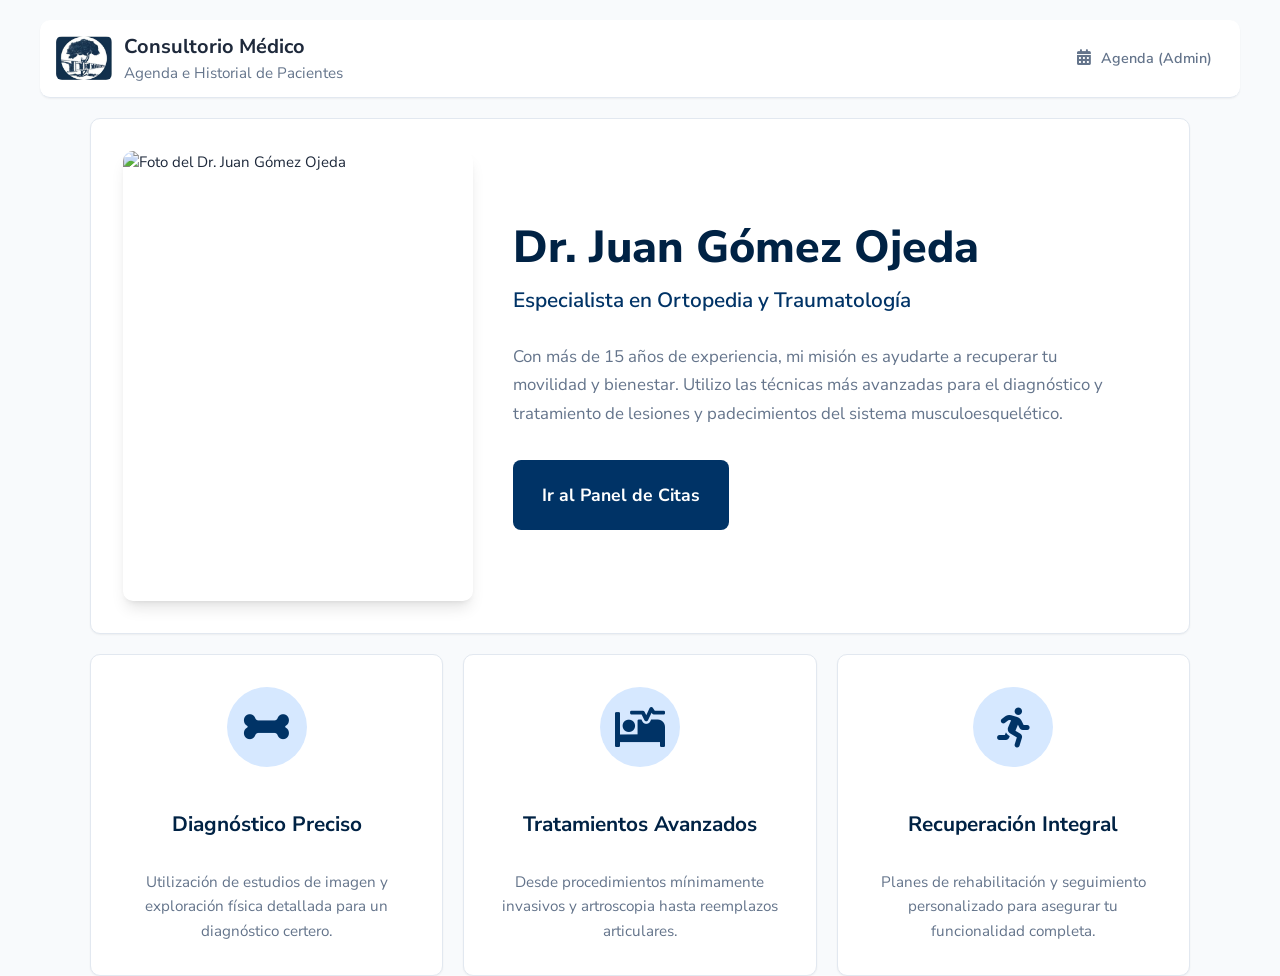
==== commit 5d437cfb: "Add files via upload" ====
--- a/index.html
+++ b/index.html
@@ -8,10 +8,10 @@
   <link rel="stylesheet" href="https://cdnjs.cloudflare.com/ajax/libs/font-awesome/6.0.0-beta3/css/all.min.css">
 </head>
 <body>
+  <!-- messageBox es para alertas globales, lo dejamos -->
   <div id="messageBox" class="message" aria-live="polite" style="display:none"></div>
 
   <header class="header">
-    <!-- AHORA EL BRAND ES UN ENLACE A LA PÁGINA DE INICIO -->
     <a href="index.html" class="brand-link">
       <div class="brand">
         <img src="Logo.jfif" alt="Logo Consultorio Médico" class="logo-img" />
@@ -22,104 +22,58 @@
       </div>
     </a>
     
-    <!-- BARRA DE NAVEGACIÓN ACTUALIZADA (CON ICONOS) -->
+    <!-- Esta es la barra de navegación PÚBLICA -->
     <nav class="nav">
-    <a href="agenda.html" class="nav-link"><i class="fas fa-calendar-alt"></i><span>Agenda</span></a>
-    <a href="paciente.html" class="nav-link"><i class="fas fa-user-plus"></i><span>Registrar Paciente</span></a>
-    <a href="historial.html" class="nav-link"><i class="fas fa-users"></i><span>Historial</span></a>
-    <a href="receta.html" class="nav-link"><i class="fas fa-prescription-bottle-alt"></i><span>Receta</span></a>
-    <a href="pago.html" class="nav-link"><i class="fas fa-dollar-sign"></i><span>Pago</span></a>
-    <a href="diagnostico.html" class="nav-link"><i class="fas fa-file-medical"></i><span>Diagnóstico</span></a>
-    <a href="estudio.html" class="nav-link"><i class="fas fa-x-ray"></i><span>Estudio</span></a>
-    <a href="reporte.html" class="nav-link"><i class="fas fa-chart-bar"></i><span>Reporte</span></a>
-    <a href="config.html" class="nav-link"><i class="fas fa-cog"></i><span>Configuración</span></a>
+      <a href="agenda.html" class="nav-link"><i class="fas fa-calendar-alt"></i><span>Agenda (Admin)</span></a>
+      <!-- En un futuro, aquí podría ir un enlace a "login.html" para pacientes -->
     </nav>
   </header>
 
-<main class="form-container" style="max-width: 1100px;">
+  <main class="form-container" style="max-width: 1100px;">
     <!-- Sección de Bienvenida (Hero) -->
     <section class="hero-section card no-hover">
-      <!-- Usamos un placeholder con los colores de tu paleta -->
       <img src="https://placehold.co/400x450/003366/FFFFFF?text=Dr.+G%C3%B3mez&font=nunito" alt="Foto del Dr. Juan Gómez Ojeda" class="hero-image">
       <div class="hero-content">
         <h2>Dr. Juan Gómez Ojeda</h2>
         <p class="hero-specialty">Especialista en Ortopedia y Traumatología</p>
         <p>Con más de 15 años de experiencia, mi misión es ayudarte a recuperar tu movilidad y bienestar. Utilizo las técnicas más avanzadas para el diagnóstico y tratamiento de lesiones y padecimientos del sistema musculoesquelético.</p>
-        <a href="agenda.html" class="btn primary large">Ver Agenda y Citas</a>
+        <!-- Este botón ahora lleva a la agenda, que forzará el login -->
+        <a href="agenda.html" class="btn primary large">Ir al Panel de Citas</a>
       </div>
     </section>
 
-    <!-- Sección de Características (ICONOS AÑADIDOS) -->
+    <!-- Sección de Características -->
     <section class="features-section">
-      
       <div class="feature-item card">
-        <!-- ICONO AÑADIDO -->
         <div class="feature-icon-wrapper">
           <i class="fas fa-bone"></i>
         </div>
         <h3>Diagnóstico Preciso</h3>
-        <p>Utilización de estudios de imagen y exploración física detallada para un diagnóstico certero de lesiones deportivas, fracturas y desgaste articular.</p>
+        <p>Utilización de estudios de imagen y exploración física detallada para un diagnóstico certero.</p>
       </div>
-      
       <div class="feature-item card">
-        <!-- ICONO AÑADIDO -->
         <div class="feature-icon-wrapper">
           <i class="fas fa-procedures"></i>
         </div>
         <h3>Tratamientos Avanzados</h3>
-        <p>Desde procedimientos mínimamente invasivos y artroscopia hasta reemplazos articulares, aplicando siempre la mejor opción para tu caso.</p>
+        <p>Desde procedimientos mínimamente invasivos y artroscopia hasta reemplazos articulares.</p>
       </div>
-      
       <div class="feature-item card">
-        <!-- ICONO AÑADIDO -->
         <div class="feature-icon-wrapper">
           <i class="fas fa-running"></i>
         </div>
         <h3>Recuperación Integral</h3>
-        <p>Planes de rehabilitación y seguimiento personalizado para asegurar que recuperes tu funcionalidad completa y vuelvas a tus actividades.</p>
+        <p>Planes de rehabilitación y seguimiento personalizado para asegurar tu funcionalidad completa.</p>
       </div>
-      
     </section>
   </main>
   
-  <!-- Modales -->
-  <div id="quickModal" class="modal hidden" role="dialog" aria-modal="true" aria-labelledby="quickModalTitle">
-    <div class="modal-window">
-      <button id="closeQuickModal" class="close-btn" aria-label="Cerrar">×</button>
-      <h3 id="quickModalTitle">Agendar Cita</h3>
-      <p>Ingresa el nombre completo del paciente. Si el paciente ya existe, se usará su registro. Si no, se creará uno nuevo.</p>
-      <label class="modal-label">Nombre del paciente</label>
-      <input id="quickModalInput" type="text" placeholder="Ej. Juan Pérez" />
-      <div class="modal-actions">
-        <button id="quickModalCancel" class="btn">Cancelar</button>
-        <button id="quickModalOk" class="btn primary">Agendar</button>
-      </div>
-    </div>
-  </div>
+  <!-- Modales (no se usan aquí, pero app.js los busca) -->
+  <div id="quickModal" class="modal hidden" role="dialog" aria-modal="true" aria-labelledby="quickModalTitle"></div>
+  <div id="confirmModal" class="modal hidden" role="dialog" aria-modal="true"></div>
+  <div id="promptModal" class="modal hidden" role="dialog" aria-modal="true"></div>
 
-  <div id="confirmModal" class="modal hidden" role="dialog" aria-modal="true">
-    <div class="modal-window">
-      <h3 id="confirmModalTitle">Confirmar Acción</h3>
-      <p id="confirmModalText"></p>
-      <div class="modal-actions">
-        <button id="confirmModalCancel" class="btn">Cancelar</button>
-        <button id="confirmModalOk" class="btn danger">Confirmar</button>
-      </div>
-    </div>
-  </div>
-
-  <div id="promptModal" class="modal hidden" role="dialog" aria-modal="true">
-    <div class="modal-window">
-      <h3 id="promptModalTitle">Ingrese un Valor</h3>
-      <p id="promptModalText"></p>
-      <input id="promptModalInput" type="text" />
-      <div class="modal-actions">
-        <button id="promptModalCancel" class="btn">Cancelar</button>
-        <button id="promptModalOk" class="btn primary">Aceptar</button>
-      </div>
-    </div>
-  </div>
-
+  <!-- app.js se carga, pero no hará nada en esta página (lo cual es correcto) -->
   <script src="app.js"></script>
 </body>
 </html>
--- a/styles.css
+++ b/styles.css
@@ -53,7 +53,7 @@
 }
 
 body {
-  font-family: var(--font-sans); /* <-- APLICAMOS LA NUEVA FUENTE */
+  font-family: var(--font-sans);
   background: var(--bg);
   color: var(--text);
   -webkit-font-smoothing: antialiased;
@@ -64,14 +64,9 @@
 }
 
 /* Encabezados */
-h1,
-h2,
-h3,
-h4,
-h5,
-h6 {
+h1,h2,h3,h4,h5,h6 {
   color: var(--text);
-  font-weight: 700; /* Un poco más grueso por la fuente */
+  font-weight: 700;
   margin-bottom: 0.5rem;
 }
 
@@ -123,13 +118,13 @@
 
 .nav {
   display: flex;
-  gap: 4px; /* Reducimos el espacio */
+  gap: 4px;
   flex-shrink: 0;
   align-items: center;
 }
 
 .nav-link {
-  font-size: 0.9rem; /* Un poco más pequeño */
+  font-size: 0.9rem;
   color: var(--muted);
   text-decoration: none;
   padding: 8px 12px;
@@ -139,13 +134,34 @@
   display: inline-flex;
   align-items: center;
   gap: 8px;
-  transition: var(--transition-ease); /* Transición suave */
-}
-
+  transition: var(--transition-ease);
+  position: relative; /* <-- AÑADIDO para el efecto */
+  overflow: hidden; /* <-- AÑADIDO para el efecto */
+}
+
+/* NUEVO: Efecto de barra inferior en el menú */
+.nav-link::after {
+  content: '';
+  position: absolute;
+  bottom: 0;
+  left: 0;
+  width: 100%;
+  height: 3px;
+  background-color: var(--primary);
+  transform: translateX(-101%); /* Inicia fuera de la pantalla */
+  transition: transform 0.3s ease-in-out;
+}
+
+/* --- 3. REEMPLAZA CON ESTO --- */
 .nav-link i {
   width: 1.2em;
   text-align: center;
-  font-size: 1.1em; /* Icono ligeramente más grande */
+  font-size: 1.1em;
+  transition: transform 0.2s cubic-bezier(0.4, 0, 0.2, 1); /* <-- Transición suave */
+}
+
+.nav-link:hover i {
+  transform: scale(1.15); /* <-- Efecto "pop" al pasar el mouse */
 }
 
 .nav-link:focus {
@@ -153,22 +169,32 @@
   box-shadow: var(--focus-ring);
 }
 
-/* EFECTO HOVER: Sutil y moderno */
+/* --- 2. REEMPLAZA CON ESTO (Look más limpio) --- */
 .nav-link:hover {
-  background: var(--primary-light);
+  /* background: var(--primary-light); */ /* <-- Quitamos el fondo */
+  color: var(--primary-dark); /* <-- Mantenemos el color de texto */
+  transform: translateY(0);
+}
+
+.nav-link:hover::after {
+  transform: translateX(0);
+}
+
+/* --- 1. REEMPLAZA CON ESTO --- */
+.nav-link.active {
+  background: transparent; /* <-- Quitamos el fondo azul */
+  color: var(--primary-dark); /* <-- Hacemos el texto azul oscuro */
+  font-weight: 800; /* <-- Lo hacemos más grueso (bold) */
+  box-shadow: none; /* <-- Quitamos la sombra */
+}
+
+.nav-link.active::after {
+  transform: translateX(0); /* <-- Mantenemos el subrayado */
+}
+
+.nav-link.active:hover {
+  background: var(--primary-light); /* <-- Usamos el fondo hover normal */
   color: var(--primary-dark);
-  transform: translateY(-2px); /* Efecto de elevación */
-}
-
-.nav-link.active {
-  background: var(--primary);
-  color: var(--white);
-  box-shadow: var(--shadow-sm);
-}
-
-.nav-link.active:hover {
-  background: var(--primary-dark);
-  color: var(--white);
 }
 
 /* Responsive header */
@@ -176,12 +202,10 @@
   body {
     padding: 10px;
   }
-
   header.header {
     justify-content: flex-start;
     padding-bottom: 10px;
   }
-
   .brand {
     margin-right: 20px;
   }
@@ -189,7 +213,6 @@
 
 /* ---------- 3. DISEÑO DE PÁGINAS (LAYOUTS) ---------- */
 main.container {
-  /* Esta regla genérica ya no se usa, usamos las especializadas */
   margin: 0 auto;
   padding: 0;
   align-items: start;
@@ -197,7 +220,7 @@
 
 /* Layout de formulario centrado */
 main.form-container {
-  max-width: 800px; /* <-- MODIFICADO: De 900px a 800px */
+  max-width: 800px; /* Más angosto */
   margin: 0 auto;
   padding: 0;
 }
@@ -222,10 +245,9 @@
   gap: 18px;
   height: 100%;
   box-shadow: var(--shadow-sm);
-  transition: var(--transition-ease); /* Añadir transición */
-}
-
-/* Efecto de elevación para las tarjetas */
+  transition: var(--transition-ease);
+}
+
 .card:hover {
   transform: translateY(-4px);
   box-shadow: var(--shadow-lg);
@@ -236,7 +258,6 @@
   transform: none;
   box-shadow: var(--shadow-sm);
 }
-
 
 /* Botones */
 .btn {
@@ -270,37 +291,30 @@
   color: #fff;
   border-color: transparent;
 }
-
 .btn.primary:hover {
   background: var(--primary-dark);
 }
-
 .btn.danger {
   background: var(--danger);
   color: #fff;
   border-color: transparent;
 }
-
 .btn.danger:hover {
   background: var(--danger-dark);
 }
-
 .btn.success {
   background: var(--success);
   color: #fff;
   border-color: transparent;
 }
-
 .btn.success:hover {
   background: var(--success-dark);
 }
-
 .btn:not(.primary):not(.danger):not(.success) {
   background-color: var(--card-bg);
   color: var(--text);
   border-color: var(--border);
 }
-
 .btn:not(.primary):not(.danger):not(.success):hover {
   background-color: #f3f6fb;
 }
@@ -308,21 +322,21 @@
 /* Formularios */
 fieldset {
   border: 1px solid var(--border);
-  padding: 1.5rem; /* <-- MODIFICADO: Un poco más de espacio interior */
+  padding: 1.5rem; /* Más espacio */
   border-radius: 8px;
-  background: #fdfdff; /* <-- AÑADIDO: Fondo sutil para agrupar */
-  margin-bottom: 1.5rem; /* <-- MODIFICADO: Más separación */
+  background: #fdfdff;
+  margin-bottom: 2rem; /* Más separación */
 }
 
 legend {
-  font-weight: 700; /* <-- MODIFICADO: Más grueso */
-  font-size: 1.1rem; /* <-- MODIFICADO: Ligeramente más grande */
-  color: var(--primary); /* <-- MODIFICADO: Color primario */
+  font-weight: 700;
+  font-size: 1.1rem;
+  color: var(--primary);
   padding: 0 8px;
-  margin-left: 1rem; /* <-- AÑADIDO */
-}
-
-/* --- Estilo para campos obligatorios --- */
+  margin-left: 1rem;
+}
+
+/* Estilo para campos obligatorios */
 label.required::after,
 legend.required::after {
   content: " *";
@@ -343,16 +357,16 @@
 textarea,
 select {
   width: 100%;
-  padding: var(--control-padding); /* Usamos la variable */
+  padding: var(--control-padding);
   border: 1px solid var(--border);
   border-radius: 8px;
   background-color: var(--white);
   margin-top: 0.25rem;
   transition: var(--transition-ease);
-  font-size: 0.95rem; /* Ligeramente más pequeño */
+  font-size: 0.95rem;
   font-family: var(--font-sans);
   color: var(--text);
-  min-height: var(--control-height); /* Usamos la variable */
+  min-height: var(--control-height);
 }
 
 textarea {
@@ -371,6 +385,14 @@
   background-color: var(--white);
 }
 
+/* Estilo para placeholders */
+::placeholder {
+  color: #aab8c9;
+  font-style: italic;
+  font-weight: 400;
+  font-size: 0.9rem;
+}
+
 .form-actions {
   display: flex;
   justify-content: flex-end;
@@ -378,19 +400,12 @@
   margin-top: 1.5rem;
 }
 
-/* Utilidades pequeñas */
-.u-hidden { display: none; }
-.u-text-muted { color: var(--muted); }
-.u-flex { display: flex; }
-.u-center { justify-content: center; align-items: center; }
-
-/* ---------- Layouts de Formulario ---------- */
+/* Layouts de Formulario */
 .grid-2 {
   display: grid;
   grid-template-columns: 1fr 1fr;
   gap: 1rem;
 }
-
 .grid-3 {
   display: grid;
   grid-template-columns: 1fr 1fr 1fr;
@@ -401,7 +416,6 @@
 .currency-input {
   position: relative;
 }
-
 .currency-input::before {
   content: '$';
   position: absolute;
@@ -412,7 +426,6 @@
   font-weight: 600;
   pointer-events: none;
 }
-
 .currency-input input[type="number"] {
   padding-left: 34px;
 }
@@ -423,7 +436,6 @@
   flex-wrap: wrap;
   gap: 0.5rem;
 }
-
 .checkbox-item {
   border-radius: 6px;
   border: 1px solid var(--border);
@@ -438,23 +450,19 @@
   margin-bottom: 0;
   user-select: none;
 }
-
 .checkbox-item:hover {
   transform: translateY(-2px);
   box-shadow: var(--shadow-sm);
   border-color: var(--primary-light);
 }
-
 .checkbox-item input {
   display: none;
 }
-
 .checkbox-item.checked {
   background-color: var(--primary);
   color: #fff;
   border-color: var(--primary);
 }
-
 .checkbox-item span {
   font-weight: 500;
 }
@@ -487,25 +495,21 @@
   text-align: center;
   font-size: 0.95rem;
 }
-
 .message.info {
-  background-color: #f0f9ff; /* Azul muy claro */
+  background-color: #f0f9ff;
   color: #0c4a6e;
   border-color: #e0f2fe;
 }
-
 .message.success {
   background-color: #f0fdf4;
   color: #15803d;
   border-color: #dcfce7;
 }
-
 .message.error {
   background-color: #fef2f2;
   color: #b91c1c;
   border-color: #fee2e2;
 }
-
 .message.warning {
   background-color: #fffbeb;
   color: #b45309;
@@ -523,11 +527,9 @@
   z-index: 1000;
   backdrop-filter: blur(4px);
 }
-
 .modal.hidden {
   display: none;
 }
-
 .modal-window {
   background: var(--card-bg);
   padding: 2rem;
@@ -537,31 +539,26 @@
   box-shadow: var(--shadow-md);
   position: relative;
 }
-
 .modal-window h3 {
   margin-top: 0;
   font-size: 1.25rem;
 }
-
 .modal-window p {
   margin-bottom: 1.25rem;
   color: var(--muted);
 }
-
 .modal-label {
   font-size: 0.9rem;
   margin-bottom: 0.25rem;
   display: block;
   color: var(--text);
 }
-
 .modal-actions {
   display: flex;
   justify-content: flex-end;
   gap: 1rem;
   margin-top: 1.5rem;
 }
-
 .close-btn {
   position: absolute;
   top: 0.75rem;
@@ -575,34 +572,28 @@
 }
 
 /* ---------- 5. COMPONENTES ESPECÍFICOS DE PÁGINA (Agenda) ---------- */
-/* Calendario (index.html) */
 .sidebar-top {
   padding-bottom: 1rem;
   border-bottom: 1px solid var(--border);
 }
-
 .month-controls {
   display: flex;
   justify-content: space-between;
   align-items: center;
   gap: 8px;
 }
-
 .month-info-vertical {
   text-align: center;
 }
-
 .month-label {
   font-size: 1.125rem;
   font-weight: 700;
   color: var(--text);
 }
-
 .year-label {
   font-size: 1rem;
   color: var(--muted);
 }
-
 .icon-btn {
   background-color: var(--card-bg);
   border: 1px solid var(--border);
@@ -616,39 +607,32 @@
   justify-content: center;
   transition: var(--transition-ease);
 }
-
 .icon-btn:hover {
   background-color: #f3f6fb;
   transform: translateY(-1px);
 }
-
 .mini-stats {
-  /* display: flex; */ /* (Movido a layout-agenda) */
   flex-direction: column;
   gap: 8px;
   margin-top: 1rem;
 }
-
 .stat-group {
   display: flex;
   gap: 1.25rem;
   align-items: center;
 }
-
 .stat {
   display: flex;
   flex-direction: column;
   align-items: flex-start;
   text-align: left;
 }
-
 .stat strong {
   font-size: 1.4rem;
   font-weight: 700;
   line-height: 1;
   color: var(--text);
 }
-
 .stat span {
   font-size: 0.75rem;
   color: var(--muted);
@@ -656,20 +640,16 @@
   letter-spacing: 0.05em;
   margin-top: 0.25rem;
 }
-
 .stat.full-width {
   width: 100%;
   background-color: var(--primary-light);
   padding: 0.75rem;
   border-radius: 0.5rem;
   border-left: 3px solid var(--primary);
-  /* display: block; */ /* (Movido a layout-agenda) */
-}
-
+}
 .stat.full-width strong {
   font-size: 0.95rem;
 }
-
 .stat.full-width span {
   font-size: 0.875rem;
   font-weight: 600;
@@ -677,7 +657,6 @@
   text-transform: none;
   margin-top: 0;
 }
-
 .weekday-row {
   display: grid;
   grid-template-columns: repeat(7, 1fr);
@@ -688,14 +667,12 @@
   padding-bottom: 0.5rem;
   font-size: 0.75rem;
 }
-
 .calendar-grid {
   display: grid;
   grid-template-columns: repeat(7, 1fr);
   gap: 0.4rem;
   flex-grow: 1;
 }
-
 .cell {
   min-height: 72px;
   border-radius: 0.6rem;
@@ -705,33 +682,27 @@
   border: 1px solid transparent;
   transition: box-shadow .12s, transform .12s, background-color .12s;
   cursor: pointer;
-  /* box-sizing: border-box; */ /* (Movido a layout-agenda) */
-}
-
+}
 .cell.otherMonth {
   background-color: transparent;
   opacity: 0.56;
   cursor: default;
 }
-
 .cell:not(.otherMonth):hover {
   background-color: var(--primary-light);
   border-color: #bde4ff;
   transform: translateY(-2px);
   box-shadow: var(--shadow-sm);
 }
-
 .cell.selected {
   box-shadow: 0 0 0 3px var(--primary-light);
   z-index: 10;
   background-color: #fff;
 }
-
 .cell.today .dateChip {
   background-color: var(--primary);
   color: white;
 }
-
 .dateChip {
   width: 28px;
   height: 28px;
@@ -743,7 +714,6 @@
   font-size: 0.82rem;
   margin-bottom: 0.25rem;
 }
-
 .event-dots {
   position: absolute;
   bottom: 6px;
@@ -753,7 +723,6 @@
   gap: 4px;
   justify-content: center;
 }
-
 .dot {
   width: 6px;
   height: 6px;
@@ -761,38 +730,30 @@
   background-color: var(--primary);
   opacity: 0.85;
 }
-
-/* Vista Diaria (index.html) */
 .dayview {
   min-height: 420px;
-  /* overflow-y: auto; */ /* (Movido a layout-agenda) */
   position: relative;
   display: flex;
   flex-direction: column;
   gap: 12px;
   padding-right: 6px;
 }
-
 .dayview-header {
   display: flex;
   justify-content: space-between;
   align-items: center;
   border-bottom: 1px solid var(--border);
   padding-bottom: 1rem;
-  /* flex: 0 0 auto; */ /* (Movido a layout-agenda) */
-}
-
+}
 .dayview-header h2 {
   font-size: 1.25rem;
   margin: 0 0 0.25rem 0;
 }
-
 .events-column {
   padding-top: 0.5rem;
   position: relative;
   flex-grow: 1;
 }
-
 .event-item {
   display: flex;
   gap: 0.75rem;
@@ -804,12 +765,10 @@
   border-left: 4px solid var(--border);
   transition: transform .12s, box-shadow .12s;
 }
-
 .event-item:hover {
   transform: translateY(-2px);
   box-shadow: var(--shadow-sm);
 }
-
 .event-time {
   width: 60px;
   font-weight: 600;
@@ -818,38 +777,31 @@
   flex-shrink: 0;
   text-align: right;
 }
-
 .event-body {
   flex-grow: 1;
 }
-
 .event-patient {
   font-weight: 700;
   font-size: 0.95rem;
   color: #0b1220;
   cursor: pointer;
 }
-
 .event-note {
   color: var(--muted);
   font-size: 0.85rem;
 }
-
 .event-item.completed {
   opacity: 0.65;
 }
-
 .event-item.completed .event-patient {
   text-decoration: line-through;
   color: var(--muted);
 }
-
 .inline-actions-slot {
   display: flex;
   gap: 0.5rem;
   align-items: center;
 }
-
 .action-chip {
   font-size: 0.78rem;
   padding: 0.28rem 0.625rem;
@@ -861,21 +813,17 @@
   text-decoration: none;
   display: inline-block;
 }
-
 .action-chip:hover {
   opacity: 0.85;
 }
-
 .action-chip.primary {
   background-color: var(--primary-light);
   color: var(--primary-dark);
 }
-
 .action-chip.success {
   background-color: #d1fae5;
   color: #047857;
 }
-
 .action-chip.danger {
   background-color: #fdecea;
   color: #b91c1c;
@@ -889,12 +837,10 @@
   margin-bottom: 1rem;
   gap: 12px;
 }
-
 .patient-list-header h3 {
   margin: 0;
   font-size: 1.05rem;
 }
-
 .patient-list-header input {
   width: 320px;
   margin-top: 0;
@@ -903,7 +849,6 @@
   border-radius: 8px;
   border: 1px solid var(--border);
 }
-
 .patient-list-item {
   display: block;
   text-decoration: none;
@@ -913,20 +858,16 @@
   background: #fff;
   transition: background .12s, transform .12s;
 }
-
 .patient-list-item:hover {
   background-color: #fbfdff;
   transform: translateY(-2px);
 }
-
 .patient-list-item:last-child {
   border-bottom: 0;
 }
-
 .patient-info .patient-list-name {
   font-weight: 700;
 }
-
 .patient-info .patient-list-curp {
   font-size: 0.85rem;
   color: var(--muted);
@@ -938,15 +879,12 @@
     padding: 6px 8px;
     font-size: 0.9rem;
   }
-
   .brand h1 {
     font-size: 1rem;
   }
-
   .currency-input input[type="number"] {
     padding-left: 30px;
   }
-
   .patient-list-header input {
     width: 100%;
   }
@@ -954,7 +892,6 @@
 
 /* ---------- 6. NUEVO DISEÑO DE PERFIL DE PACIENTE (paciente_full.html) ---------- */
 
-/* Encabezado de la página de detalle */
 .patient-detail-header {
   display: flex;
   flex-wrap: wrap;
@@ -964,18 +901,14 @@
   padding-bottom: 1.25rem;
   border-bottom: 1px solid var(--border);
 }
-
 .patient-detail-header h2 {
   margin: 0;
 }
-
 .patient-detail-actions {
   display: flex;
   gap: 0.75rem;
   flex-shrink: 0;
 }
-
-/* 1. Barra de Información Clave */
 .patient-key-info {
   display: flex;
   flex-wrap: wrap;
@@ -995,8 +928,6 @@
   color: var(--primary);
   margin-right: 0.25rem;
 }
-
-/* 2. Grid Principal de Dos Columnas */
 .patient-detail-grid {
   display: grid;
   grid-template-columns: 1fr 1fr;
@@ -1005,8 +936,6 @@
   padding-top: 1.5rem;
   border-top: 1px solid var(--border);
 }
-
-/* 3. Título de Columna */
 .column-title {
   font-size: 1.25rem;
   font-weight: 700;
@@ -1015,8 +944,6 @@
   padding-bottom: 0.5rem;
   border-bottom: 1px solid var(--border);
 }
-
-/* 4. Columna de Antecedentes (Izquierda) */
 .patient-antecedentes {
   display: flex;
   flex-direction: column;
@@ -1040,8 +967,6 @@
   padding-left: 20px;
   margin-top: 5px;
 }
-
-/* 5. Columna de Actividad (Derecha) */
 .patient-activity-log {
   display: flex;
   flex-direction: column;
@@ -1049,8 +974,6 @@
 #patientHistory {
   flex-grow: 1;
 }
-
-/* Títulos de sección en el historial (Ej. "Recetas Emitidas") */
 .history-section-title {
   font-size: 1.125rem;
   color: var(--text);
@@ -1058,8 +981,6 @@
   padding-bottom: 0.5rem;
   border-bottom: 1px solid var(--border);
 }
-
-/* Estilo para cada entrada en el historial */
 .history-entry {
   background-color: #fcfdff;
   border: 1px solid var(--border);
@@ -1069,24 +990,19 @@
   margin-top: 0.75rem;
   box-shadow: var(--shadow-sm);
 }
-
 .history-entry strong {
   font-size: 1.05rem;
   color: var(--text);
   display: inline-block;
 }
-
 .history-entry>strong+span {
   font-size: 0.85rem;
   color: var(--muted);
   margin-left: 0.5rem;
 }
-
 .history-entry>div {
   margin-top: 0.5rem;
 }
-
-/* 6. Zona de Peligro (Rediseñada) */
 .danger-zone {
   margin-top: 2.5rem;
   padding: 1.5rem;
@@ -1105,20 +1021,17 @@
   margin-bottom: 1rem;
 }
 #deletePatientBtn {
-  grid-column: auto; /* Reseteo */
-  grid-row: auto; /* Reseteo */
-}
-
-/* 7. Responsividad (Perfil Paciente) */
+  grid-column: auto;
+  grid-row: auto;
+}
 @media (max-width: 980px) {
   .patient-detail-grid {
-    grid-template-columns: 1fr; /* Apilar columnas en móvil */
+    grid-template-columns: 1fr;
   }
   .patient-key-info {
     flex-direction: column;
     gap: 0.5rem;
   }
-  /* La columna de actividad (derecha) irá debajo */
   .patient-activity-log {
     margin-top: 1.5rem;
     padding-top: 1.5rem;
@@ -1126,7 +1039,6 @@
   }
 }
 
-/* --- ESTILOS PARA ICONOS DE NAVEGACIÓN --- */
 .nav-link i {
   width: 1.2em;
   text-align: center;
@@ -1135,13 +1047,13 @@
 
 /* ---------- 7. LAYOUTS ESPECÍFICOS DE PÁGINA (AÑADIDOS) ---------- */
 
-/* --- Layout de Agenda (de index.html) --- */
+/* --- Layout de Agenda (agenda.html) --- */
 .layout-agenda {
   display: grid;
   grid-template-columns: 1fr 1fr;
   gap: 20px;
   max-width: 1150px;
-  margin: 0 auto; /* Centrado */
+  margin: 0 auto;
   padding: 0; 
   align-items: start;
 }
@@ -1152,16 +1064,12 @@
   gap: 14px;
   min-height: 560px;
 }
-
-/* --- !! ESTA ES LA REGLA QUE ARREGLA TU BUG !! --- */
-/* Le devuelve la altura y el scroll a la vista diaria */
+/* Esta es la regla crítica que arregla la vista diaria */
 .layout-agenda .calendar-grid, 
 .layout-agenda .events-column {
   height: calc(100% - 120px);
-  overflow: auto; /* <-- Esto permite ver el scroll */
-}
-/* --- FIN DE LA REGLA CRÍTICA --- */
-
+  overflow: auto; /* Permite el scroll */
+}
 .layout-agenda .month-controls, 
 .layout-agenda .dayview-header {
   flex: 0 0 auto;
@@ -1188,20 +1096,20 @@
   .layout-agenda {
     grid-template-columns: 1fr;
     gap: 14px;
-    margin: 10px auto; /* Ajuste para móvil */
+    margin: 10px auto;
   }
   .layout-agenda .calendar-grid, 
   .layout-agenda .events-column {
     height: auto;
     max-height: none;
-    overflow: visible; /* Permitir que crezca */
+    overflow: visible;
   }
   .layout-agenda aside.card, 
   .layout-agenda section.card { min-height: auto; }
 }
 
 
-/* --- Layout de Reportes (de reporte.html) --- */
+/* --- Layout de Reportes (reporte.html) --- */
 .layout-reporte {
   max-width: 1150px;
   margin: 0 auto;
@@ -1223,7 +1131,7 @@
 .layout-reporte fieldset label { font-size: 1rem; color: var(--muted); }
 
 .layout-reporte #reportResultContainer {
-  flex: 1 1 auto;
+  flex: 0 0 auto;
   overflow: auto;
   padding-top: 12px;
   border-top: 1px solid var(--border);
@@ -1251,19 +1159,17 @@
   transition: var(--transition-ease);
   border-radius: var(--radius); /* Añade radio para el foco */
 }
-
 .brand-link:hover {
   transform: scale(1.02); /* Efecto de zoom sutil */
   opacity: 0.9;
 }
-/* Estilo de foco para accesibilidad */
 .brand-link:focus {
   outline: none;
   box-shadow: 0 0 0 3px var(--primary-light);
 }
 
 
-/* --- (AÑADIDO) Estilos Página de Inicio (Nuevo index.html) --- */
+/* --- (AÑADIDO) Estilos Página de Inicio (index.html) --- */
 .hero-section {
   display: grid;
   grid-template-columns: 350px 1fr; /* Columna fija para la imagen */
@@ -1272,7 +1178,6 @@
   padding: 2rem;
   background-color: var(--card-bg); /* Fondo blanco */
 }
-
 .hero-section .hero-image {
   width: 100%;
   height: 450px;
@@ -1280,7 +1185,6 @@
   border-radius: var(--radius);
   box-shadow: var(--shadow-lg);
 }
-
 .hero-content h2 {
   font-size: 2.8rem; /* Más grande */
   color: var(--primary-dark);
@@ -1288,14 +1192,12 @@
   margin-bottom: 0.5rem;
   line-height: 1.2;
 }
-
 .hero-content .hero-specialty {
   font-size: 1.3rem;
   color: var(--primary);
   font-weight: 600;
   margin-bottom: 1.5rem;
 }
-
 .hero-content p {
   font-size: 1.05rem;
   color: var(--muted);
@@ -1303,66 +1205,54 @@
   line-height: 1.7;
   max-width: 600px; /* Mejor legibilidad */
 }
-
 .btn.large {
   font-size: 1.1rem;
   padding: 14px 28px;
   height: auto;
   font-weight: 700;
 }
-
 .features-section {
   display: grid;
   grid-template-columns: repeat(3, 1fr);
   gap: var(--gap);
   margin-top: var(--gap);
 }
-
 .feature-item {
-  text-align: center; /* <-- MODIFICADO: Centrado */
-  padding: 2rem 1.5rem; /* <-- MODIFICADO: Padding restaurado */
+  text-align: center;
+  padding: 2rem 1.5rem;
   background-color: var(--card-bg);
-  /* overflow: hidden; (Ya no es necesario) */
-}
-
+}
 .feature-item .feature-image {
-  display: none; /* <-- MODIFICADO: Ocultamos la imagen placeholder */
-}
-
-/* (AÑADIDO) Wrapper circular para el icono */
+  display: none; /* Ocultamos la imagen placeholder */
+}
 .feature-icon-wrapper {
   width: 80px;
   height: 80px;
   border-radius: 50%;
-  background-color: var(--primary-light); /* Fondo azul pálido */
+  background-color: var(--primary-light);
   display: flex;
   align-items: center;
   justify-content: center;
-  margin: 0 auto 1.5rem auto; /* Centrar y dar espacio */
-}
-
+  margin: 0 auto 1.5rem auto;
+}
 .feature-item i {
-  display: block; /* <-- MODIFICADO: Volvemos a mostrar el icono */
-  font-size: 2.5rem; /* Tamaño del icono */
-  color: var(--primary); /* Color del icono */
-}
-
-/* Contenido dentro de la tarjeta de feature */
+  display: block;
+  font-size: 2.5rem;
+  color: var(--primary);
+}
 .feature-item h3 {
   font-size: 1.3rem;
   color: var(--primary-dark);
-  margin-top: 0; /* <-- MODIFICADO */
+  margin-top: 0;
   margin-bottom: 0.75rem;
-  padding: 0; /* <-- MODIFICADO */
-}
-
+  padding: 0;
+}
 .feature-item p {
   font-size: 0.95rem;
   color: var(--muted);
   line-height: 1.6;
-  padding: 0; /* <-- MODIFICADO */
-}
-
+  padding: 0;
+}
 
 @media (max-width: 980px) {
   .hero-section {
@@ -1381,4 +1271,55 @@
   .features-section {
     grid-template-columns: 1fr;
   }
+}
+
+/* --- ESTILOS PARA LA PÁGINA DE REPORTES --- */
+
+/* * Esto arregla las tarjetas "Total Cobrado" y "Total Facturado"
+ * para que se pongan una al lado de la otra.
+ */
+.grid-2 {
+  display: grid;
+  grid-template-columns: 1fr 1fr;
+  gap: 1rem;
+}
+
+/* * Esto arregla la tabla para que se vea ordenada.
+ */
+.report-table {
+  width: 100%;
+  border-collapse: collapse;
+  margin-top: 10px;
+}
+
+.report-table th,
+.report-table td {
+  padding: 0.75rem;
+  text-align: left;
+  border-bottom: 1px solid var(--border); /* Usa tu color de borde (o #e2e8f0) */
+}
+
+.report-table th {
+  background-color: var(--background-alt); /* Usa tu color de fondo (o #f8fafc) */
+  font-size: 0.9rem;
+  text-transform: uppercase;
+  color: var(--text-muted); /* Usa tu color de texto (o #555) */
+}
+
+/* --- 4. AÑADE ESTO AL FINAL DEL ARCHIVO --- */
+
+/* Mejora de Scrollbar del Menú (para Chrome/Safari) */
+header.header::-webkit-scrollbar {
+  height: 6px; /* Hacemos el scroll más delgado */
+}
+header.header::-webkit-scrollbar-track {
+  background: var(--bg); /* Fondo sutil (casi invisible) */
+  border-radius: 10px;
+}
+header.header::-webkit-scrollbar-thumb {
+  background: var(--primary-light); /* Color del scroll */
+  border-radius: 10px;
+}
+header.header::-webkit-scrollbar-thumb:hover {
+  background: var(--primary); /* Color al pasar el mouse */
 }
